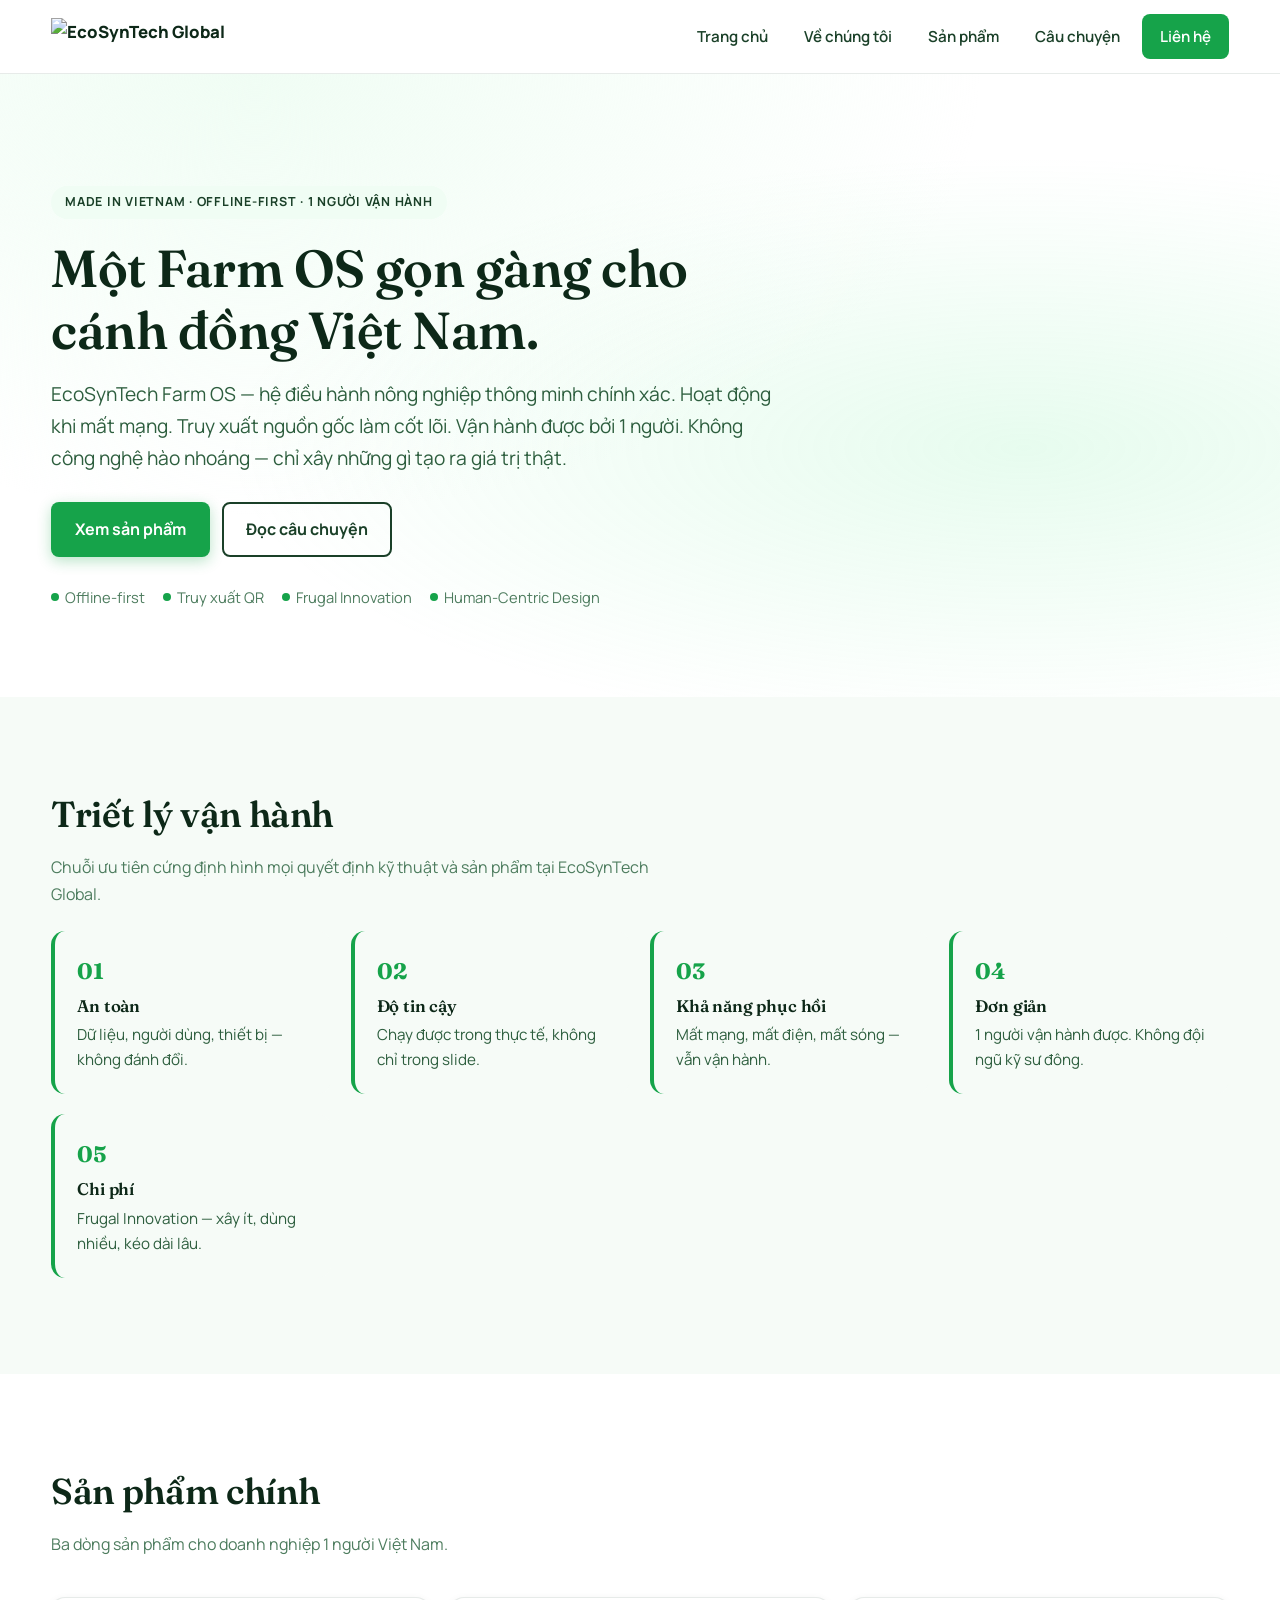
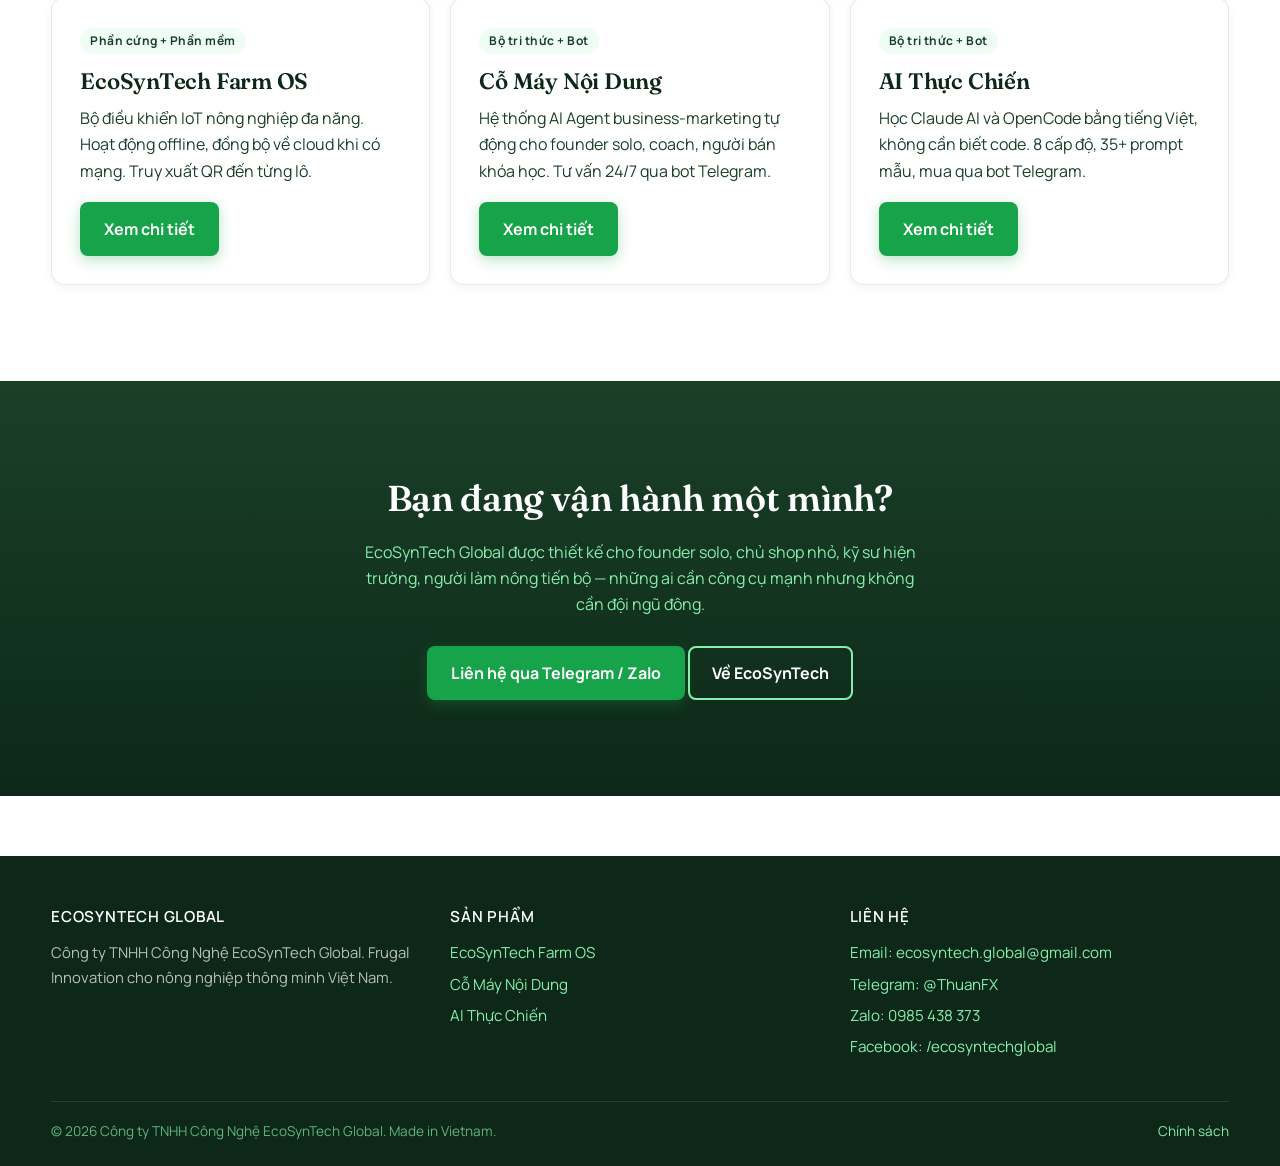
==== index.html @ fcd4d2a4 "feat: initial commit - 7 HTML pages + styles.css + Pages config Pha 1 MVP website chinh thuc EcoSynT" ====
<!doctype html>
<html lang="vi">
<head>
<meta charset="utf-8" />
<meta name="viewport" content="width=device-width, initial-scale=1, viewport-fit=cover" />
<meta name="theme-color" content="#16a34a" />
<title>EcoSynTech Global — Farm OS offline-first cho nông nghiệp thông minh</title>
<meta name="description" content="EcoSynTech Farm OS — hệ điều hành nông nghiệp thông minh chính xác, lấy truy xuất nguồn gốc làm cốt lõi, hoạt động offline-first, vận hành được bởi 1 người. Frugal Innovation. Made in Vietnam." />
<link rel="canonical" href="https://ecosyntechglobal.com/" />
<link rel="icon" type="image/png" href="/assets/logo/favicon-512.png" />
<link rel="apple-touch-icon" href="/assets/logo/app-icon-512.png" />

<!-- Open Graph -->
<meta property="og:type" content="website" />
<meta property="og:site_name" content="EcoSynTech Global" />
<meta property="og:locale" content="vi_VN" />
<meta property="og:url" content="https://ecosyntechglobal.com/" />
<meta property="og:title" content="EcoSynTech Global — Farm OS offline-first cho nông nghiệp thông minh" />
<meta property="og:description" content="Hệ điều hành nông nghiệp thông minh chính xác, offline-first, truy xuất nguồn gốc, vận hành bởi 1 người. Frugal Innovation. Made in Vietnam." />
<meta property="og:image" content="https://ecosyntechglobal.com/assets/og/og-cover.png" />
<meta property="og:image:width" content="1640" />
<meta property="og:image:height" content="856" />

<!-- Twitter -->
<meta name="twitter:card" content="summary_large_image" />
<meta name="twitter:title" content="EcoSynTech Global — Farm OS offline-first" />
<meta name="twitter:description" content="Hệ điều hành nông nghiệp thông minh chính xác, offline-first, truy xuất nguồn gốc, 1 người vận hành." />
<meta name="twitter:image" content="https://ecosyntechglobal.com/assets/og/og-cover.png" />

<!-- Fonts -->
<link rel="preconnect" href="https://fonts.googleapis.com" />
<link rel="preconnect" href="https://fonts.gstatic.com" crossorigin />
<link href="https://fonts.googleapis.com/css2?family=Fraunces:opsz,wght@9..144,400;9..144,600;9..144,700&family=Manrope:wght@400;500;600;700;800&display=swap" rel="stylesheet" />

<link rel="stylesheet" href="/styles.css" />

<!-- JSON-LD Organization -->
<script type="application/ld+json">
{
  "@context": "https://schema.org",
  "@type": "Organization",
  "name": "Công ty TNHH Công Nghệ EcoSynTech Global",
  "alternateName": "EcoSynTech Global",
  "url": "https://ecosyntechglobal.com",
  "logo": "https://ecosyntechglobal.com/assets/logo/logo-horizontal-color.png",
  "description": "Hệ điều hành nông nghiệp thông minh chính xác, offline-first, truy xuất nguồn gốc, vận hành bởi 1 người.",
  "founder": {
    "@type": "Person",
    "name": "Tạ Quang Thuận",
    "jobTitle": "CEO / CTO / CFO / CMO"
  },
  "address": { "@type": "PostalAddress", "addressCountry": "VN" },
  "sameAs": [
    "https://www.facebook.com/ecosyntechglobal",
    "https://t.me/ThuanFX",
    "https://github.com/ecosyntech68vn"
  ]
}
</script>
</head>
<body>

<header class="topbar">
  <div class="wrap">
    <a class="brand" href="/">
      <img src="/assets/logo/logo-horizontal-color.png" alt="EcoSynTech Global" />
    </a>
    <nav class="main" aria-label="Điều hướng chính">
      <a href="/">Trang chủ</a>
      <a href="/about.html">Về chúng tôi</a>
      <a href="/products.html">Sản phẩm</a>
      <a href="/story.html">Câu chuyện</a>
      <a href="/contact.html" class="cta">Liên hệ</a>
    </nav>
  </div>
</header>

<!-- HERO -->
<section class="hero">
  <div class="wrap">
    <span class="eyebrow">Made in Vietnam · Offline-first · 1 người vận hành</span>
    <h1>Một Farm OS gọn gàng cho cánh đồng Việt Nam.</h1>
    <p class="lead">
      EcoSynTech Farm OS — hệ điều hành nông nghiệp thông minh chính xác.
      Hoạt động khi mất mạng. Truy xuất nguồn gốc làm cốt lõi. Vận hành được bởi 1 người.
      Không công nghệ hào nhoáng — chỉ xây những gì tạo ra giá trị thật.
    </p>
    <div class="cta-row">
      <a class="btn btn-primary" href="/products.html">Xem sản phẩm</a>
      <a class="btn btn-secondary" href="/story.html">Đọc câu chuyện</a>
    </div>
    <div class="trust-row">
      <span><span class="dot"></span> Offline-first</span>
      <span><span class="dot"></span> Truy xuất QR</span>
      <span><span class="dot"></span> Frugal Innovation</span>
      <span><span class="dot"></span> Human-Centric Design</span>
    </div>
  </div>
</section>

<!-- 4 PILLARS -->
<section class="section section-alt">
  <div class="wrap">
    <h2>Triết lý vận hành</h2>
    <p class="muted" style="max-width: 60ch;">Chuỗi ưu tiên cứng định hình mọi quyết định kỹ thuật và sản phẩm tại EcoSynTech Global.</p>
    <div class="pillars">
      <div class="pillar">
        <div class="num">01</div>
        <h4>An toàn</h4>
        <p>Dữ liệu, người dùng, thiết bị — không đánh đổi.</p>
      </div>
      <div class="pillar">
        <div class="num">02</div>
        <h4>Độ tin cậy</h4>
        <p>Chạy được trong thực tế, không chỉ trong slide.</p>
      </div>
      <div class="pillar">
        <div class="num">03</div>
        <h4>Khả năng phục hồi</h4>
        <p>Mất mạng, mất điện, mất sóng — vẫn vận hành.</p>
      </div>
      <div class="pillar">
        <div class="num">04</div>
        <h4>Đơn giản</h4>
        <p>1 người vận hành được. Không đội ngũ kỹ sư đông.</p>
      </div>
      <div class="pillar">
        <div class="num">05</div>
        <h4>Chi phí</h4>
        <p>Frugal Innovation — xây ít, dùng nhiều, kéo dài lâu.</p>
      </div>
    </div>
  </div>
</section>

<!-- 3 PRODUCT TEASERS -->
<section class="section">
  <div class="wrap">
    <h2>Sản phẩm chính</h2>
    <p class="muted">Ba dòng sản phẩm cho doanh nghiệp 1 người Việt Nam.</p>
    <div class="grid grid-3 mt-lg">

      <article class="card">
        <span class="tag">Phần cứng + Phần mềm</span>
        <h3>EcoSynTech Farm OS</h3>
        <p>Bộ điều khiển IoT nông nghiệp đa năng. Hoạt động offline, đồng bộ về cloud khi có mạng. Truy xuất QR đến từng lô.</p>
        <div class="actions">
          <a class="btn btn-primary" href="/products.html#farm-os">Xem chi tiết</a>
        </div>
      </article>

      <article class="card">
        <span class="tag">Bộ tri thức + Bot</span>
        <h3>Cỗ Máy Nội Dung</h3>
        <p>Hệ thống AI Agent business-marketing tự động cho founder solo, coach, người bán khóa học. Tư vấn 24/7 qua bot Telegram.</p>
        <div class="actions">
          <a class="btn btn-primary" href="/products.html#co-may">Xem chi tiết</a>
        </div>
      </article>

      <article class="card">
        <span class="tag">Bộ tri thức + Bot</span>
        <h3>AI Thực Chiến</h3>
        <p>Học Claude AI và OpenCode bằng tiếng Việt, không cần biết code. 8 cấp độ, 35+ prompt mẫu, mua qua bot Telegram.</p>
        <div class="actions">
          <a class="btn btn-primary" href="/products.html#ai-thuc-chien">Xem chi tiết</a>
        </div>
      </article>

    </div>
  </div>
</section>

<!-- CTA STRIP -->
<section class="section section-dark">
  <div class="wrap center">
    <h2 style="color:#fff;">Bạn đang vận hành một mình?</h2>
    <p style="color: var(--eco-soft); max-width: 56ch; margin: 12px auto 28px;">
      EcoSynTech Global được thiết kế cho founder solo, chủ shop nhỏ, kỹ sư hiện trường,
      người làm nông tiến bộ — những ai cần công cụ mạnh nhưng không cần đội ngũ đông.
    </p>
    <div class="cta-row" style="justify-content:center;">
      <a class="btn btn-primary" href="/contact.html">Liên hệ qua Telegram / Zalo</a>
      <a class="btn btn-secondary" style="color:#fff;border-color:var(--eco-soft);" href="/about.html">Về EcoSynTech</a>
    </div>
  </div>
</section>

<footer class="site">
  <div class="wrap">
    <div class="grid grid-3">
      <div class="col">
        <h4>EcoSynTech Global</h4>
        <p style="color:rgba(255,255,255,0.7);font-size:0.93rem;">
          Công ty TNHH Công Nghệ EcoSynTech Global. Frugal Innovation cho nông nghiệp thông minh Việt Nam.
        </p>
      </div>
      <div class="col">
        <h4>Sản phẩm</h4>
        <ul>
          <li><a href="/products.html#farm-os">EcoSynTech Farm OS</a></li>
          <li><a href="/products.html#co-may">Cỗ Máy Nội Dung</a></li>
          <li><a href="/products.html#ai-thuc-chien">AI Thực Chiến</a></li>
        </ul>
      </div>
      <div class="col">
        <h4>Liên hệ</h4>
        <ul>
          <li>Email: <a href="mailto:ecosyntech.global@gmail.com">ecosyntech.global@gmail.com</a></li>
          <li>Telegram: <a href="https://t.me/ThuanFX" rel="noopener">@ThuanFX</a></li>
          <li>Zalo: <a href="https://zalo.me/0985438373" rel="noopener">0985 438 373</a></li>
          <li>Facebook: <a href="https://www.facebook.com/ecosyntechglobal" rel="noopener">/ecosyntechglobal</a></li>
        </ul>
      </div>
    </div>
    <div class="bottom">
      <span>© 2026 Công ty TNHH Công Nghệ EcoSynTech Global. Made in Vietnam.</span>
      <span><a href="/policies.html">Chính sách</a></span>
    </div>
  </div>
</footer>

</body>
</html>
---- styles.css ----
/* =========================================================================
   EcoSynTech Global — Website styles.css
   Palette V7.1 fresh green (sync với WebLocalCoremain V6.0 + landing V7.0)
   Brand voice: Authentic · Bold · Clear · Direct
   2026-05-30 · Pha 1 MVP · HTML tĩnh thuần (no build step)
   ========================================================================= */

:root {
  /* Fresh green palette — TRUST + ENERGY + FRESH */
  --eco-dark:       #1a4028;
  --eco-primary:    #16a34a;
  --eco-secondary:  #22c55e;
  --eco-accent:     #4ade80;
  --eco-soft:       #86efac;
  --eco-tint:       #f0fdf4;
  --eco-bg:         #ffffff;
  --eco-bg-alt:     #f6fbf7;
  --eco-bg-dark:    #0d2818;
  --eco-card:       #ffffff;
  --eco-card-dark:  #15402a;

  --ink-900: #0d2818;
  --ink-800: #1a4028;
  --ink-700: #2d5e3e;
  --ink-600: #4d7c5e;
  --ink-500: #6b8e7a;

  --warn:   #f59e0b;
  --danger: #dc2626;
  --info:   #0ea5e9;

  --border:        rgba(26, 64, 40, 0.10);
  --border-strong: rgba(26, 64, 40, 0.20);
  --shadow-sm:  0 2px 8px rgba(13, 40, 24, 0.06);
  --shadow-md:  0 8px 24px rgba(13, 40, 24, 0.10);
  --shadow-lg:  0 16px 48px rgba(13, 40, 24, 0.14);

  --radius-sm: 8px;
  --radius:    14px;
  --radius-lg: 22px;

  --container: min(1180px, 92%);
  --gap-sm: 12px;
  --gap:    20px;
  --gap-lg: 40px;

  --font-sans: "Manrope", -apple-system, BlinkMacSystemFont, "Segoe UI", Roboto, sans-serif;
  --font-serif: "Fraunces", Georgia, "Times New Roman", serif;
  --font-mono: "JetBrains Mono", ui-monospace, SFMono-Regular, Consolas, monospace;
}

* { box-sizing: border-box; margin: 0; padding: 0; }
html { scroll-behavior: smooth; -webkit-text-size-adjust: 100%; }
body {
  font-family: var(--font-sans);
  font-size: 16px;
  line-height: 1.65;
  color: var(--ink-800);
  background: var(--eco-bg);
  -webkit-font-smoothing: antialiased;
  -moz-osx-font-smoothing: grayscale;
}

img, svg { max-width: 100%; display: block; }
a { color: var(--eco-primary); text-decoration: none; }
a:hover { color: var(--eco-dark); text-decoration: underline; }

h1, h2, h3, h4 {
  font-family: var(--font-serif);
  color: var(--ink-900);
  line-height: 1.2;
  font-weight: 600;
  letter-spacing: -0.01em;
}
h1 { font-size: clamp(2rem, 5vw, 3.25rem); }
h2 { font-size: clamp(1.5rem, 3.5vw, 2.25rem); margin-bottom: 0.5em; }
h3 { font-size: clamp(1.15rem, 2.2vw, 1.4rem); margin-bottom: 0.4em; }
h4 { font-size: 1.05rem; margin-bottom: 0.3em; }

p { margin-bottom: 1em; }
.muted { color: var(--ink-600); }
.tiny  { font-size: 0.85rem; color: var(--ink-600); }

/* ========== Layout ========== */
.wrap { width: var(--container); margin: 0 auto; }
.section { padding: clamp(56px, 8vw, 96px) 0; }
.section-tight { padding: clamp(32px, 5vw, 56px) 0; }
.section-alt { background: var(--eco-bg-alt); }
.section-dark {
  background: linear-gradient(180deg, var(--eco-dark) 0%, var(--eco-bg-dark) 100%);
  color: var(--eco-tint);
}
.section-dark h1, .section-dark h2, .section-dark h3 { color: #ffffff; }
.section-dark .muted { color: var(--eco-soft); }

.grid { display: grid; gap: var(--gap); }
.grid-2 { grid-template-columns: repeat(2, 1fr); }
.grid-3 { grid-template-columns: repeat(3, 1fr); }
@media (max-width: 880px) {
  .grid-2, .grid-3 { grid-template-columns: 1fr; }
}

/* ========== Header / Nav ========== */
.topbar {
  position: sticky; top: 0; z-index: 50;
  background: rgba(255, 255, 255, 0.94);
  backdrop-filter: saturate(160%) blur(8px);
  border-bottom: 1px solid var(--border);
}
.topbar .wrap {
  display: flex; align-items: center; justify-content: space-between;
  padding: 14px 0; gap: 16px;
}
.brand {
  display: inline-flex; align-items: center; gap: 10px;
  font-weight: 800; color: var(--ink-900); font-size: 1.05rem;
}
.brand img { height: 38px; width: auto; }
.brand small { display: block; font-size: 0.72rem; font-weight: 500; color: var(--ink-600); margin-top: 1px; }
nav.main { display: flex; align-items: center; gap: 8px; flex-wrap: wrap; }
nav.main a {
  color: var(--ink-800); padding: 8px 14px; border-radius: var(--radius-sm);
  font-weight: 600; font-size: 0.95rem; transition: background .15s;
}
nav.main a:hover { background: var(--eco-tint); color: var(--eco-primary); text-decoration: none; }
nav.main a.cta {
  background: var(--eco-primary); color: #fff; padding: 10px 18px;
}
nav.main a.cta:hover { background: var(--eco-dark); color: #fff; }

/* ========== Buttons ========== */
.btn {
  display: inline-flex; align-items: center; justify-content: center; gap: 8px;
  padding: 12px 22px; border-radius: var(--radius-sm); font-weight: 700;
  font-family: var(--font-sans); font-size: 1rem; text-decoration: none;
  border: 2px solid transparent; cursor: pointer; transition: all .18s;
}
.btn-primary {
  background: var(--eco-primary); color: #ffffff;
  box-shadow: 0 4px 14px rgba(22, 163, 74, 0.30);
}
.btn-primary:hover { background: var(--eco-dark); color: #fff; text-decoration: none; transform: translateY(-1px); }
.btn-secondary {
  background: transparent; color: var(--eco-dark); border-color: var(--eco-dark);
}
.btn-secondary:hover { background: var(--eco-dark); color: #fff; text-decoration: none; }
.btn-ghost { background: transparent; color: var(--eco-primary); padding: 10px 0; }
.btn-ghost:hover { color: var(--eco-dark); text-decoration: underline; }

/* ========== Hero ========== */
.hero {
  padding: clamp(64px, 10vw, 112px) 0 clamp(56px, 8vw, 88px);
  background:
    radial-gradient(ellipse at 20% 0%, var(--eco-tint) 0%, transparent 50%),
    radial-gradient(ellipse at 80% 60%, rgba(134, 239, 172, 0.20) 0%, transparent 55%),
    var(--eco-bg);
}
.hero .eyebrow {
  display: inline-block; padding: 6px 14px; border-radius: 999px;
  background: var(--eco-tint); color: var(--eco-dark);
  font-size: 0.78rem; font-weight: 700; letter-spacing: 0.06em; text-transform: uppercase;
  margin-bottom: 18px;
}
.hero h1 { margin-bottom: 18px; max-width: 22ch; }
.hero .lead {
  font-size: clamp(1.05rem, 1.6vw, 1.2rem); color: var(--ink-700);
  max-width: 60ch; margin-bottom: 28px;
}
.hero .cta-row { display: flex; gap: 12px; flex-wrap: wrap; margin-bottom: 28px; }
.hero .trust-row { display: flex; gap: 18px; flex-wrap: wrap; color: var(--ink-600); font-size: 0.92rem; }
.hero .trust-row span { display: inline-flex; align-items: center; gap: 6px; }
.hero .trust-row .dot { width: 8px; height: 8px; border-radius: 50%; background: var(--eco-primary); }

/* ========== Cards ========== */
.card {
  background: var(--eco-card);
  border: 1px solid var(--border);
  border-radius: var(--radius);
  padding: 28px;
  box-shadow: var(--shadow-sm);
  transition: transform .2s, box-shadow .2s, border-color .2s;
}
.card:hover { transform: translateY(-3px); box-shadow: var(--shadow-md); border-color: var(--border-strong); }
.card h3 { color: var(--ink-900); margin-bottom: 10px; }
.card .tag {
  display: inline-block; padding: 3px 10px; border-radius: 999px;
  background: var(--eco-tint); color: var(--eco-dark);
  font-size: 0.75rem; font-weight: 700; letter-spacing: 0.04em; margin-bottom: 14px;
}
.card .price { font-weight: 800; color: var(--eco-primary); font-size: 1.1rem; margin-top: 12px; }
.card .actions { margin-top: 18px; display: flex; gap: 10px; flex-wrap: wrap; }

/* Feature list */
.feature-list { list-style: none; padding: 0; }
.feature-list li {
  padding: 10px 0 10px 28px; position: relative;
  border-bottom: 1px dashed var(--border);
}
.feature-list li:last-child { border-bottom: 0; }
.feature-list li::before {
  content: "✓"; position: absolute; left: 0; top: 8px;
  width: 20px; height: 20px; border-radius: 50%;
  background: var(--eco-primary); color: #fff;
  font-size: 12px; font-weight: 700; text-align: center; line-height: 20px;
}

/* Pillar */
.pillars { display: grid; grid-template-columns: repeat(auto-fit, minmax(220px, 1fr)); gap: var(--gap); margin-top: 24px; }
.pillar {
  padding: 22px; background: var(--eco-bg-alt); border-radius: var(--radius);
  border-left: 4px solid var(--eco-primary);
}
.pillar .num { font-family: var(--font-serif); font-size: 1.4rem; color: var(--eco-primary); font-weight: 700; }
.pillar h4 { margin: 6px 0 6px; }
.pillar p { font-size: 0.95rem; color: var(--ink-700); margin: 0; }

/* ========== Footer ========== */
footer.site {
  background: var(--eco-bg-dark); color: var(--eco-soft);
  padding: 52px 0 24px; margin-top: 60px;
}
footer.site h4 { color: #fff; margin-bottom: 14px; font-family: var(--font-sans); font-size: 0.95rem; letter-spacing: 0.05em; text-transform: uppercase; }
footer.site a { color: var(--eco-soft); }
footer.site a:hover { color: var(--eco-accent); text-decoration: underline; }
footer.site .col ul { list-style: none; padding: 0; }
footer.site .col ul li { margin: 6px 0; font-size: 0.95rem; }
footer.site .bottom {
  border-top: 1px solid rgba(255, 255, 255, 0.10);
  margin-top: 36px; padding-top: 18px;
  display: flex; justify-content: space-between; flex-wrap: wrap; gap: 12px;
  font-size: 0.85rem; color: rgba(134, 239, 172, 0.7);
}

/* ========== Story (magazine) ========== */
.magazine { max-width: 740px; margin: 0 auto; }
.magazine p { font-size: 1.08rem; line-height: 1.75; color: var(--ink-800); }
.magazine blockquote {
  border-left: 4px solid var(--eco-primary);
  margin: 28px 0; padding: 8px 0 8px 22px;
  font-family: var(--font-serif); font-style: italic; color: var(--ink-700);
  font-size: 1.15rem;
}

/* ========== Contact ========== */
.contact-grid { display: grid; grid-template-columns: repeat(auto-fit, minmax(240px, 1fr)); gap: var(--gap); }
.contact-card { padding: 22px; background: var(--eco-bg-alt); border-radius: var(--radius); }
.contact-card h4 { color: var(--eco-dark); margin-bottom: 8px; }
.contact-card a { font-weight: 600; word-break: break-word; }

/* ========== Policies / long text ========== */
.long-text { max-width: 760px; margin: 0 auto; }
.long-text h2 { margin-top: 38px; padding-top: 12px; border-top: 1px solid var(--border); }
.long-text h2:first-child { margin-top: 0; padding-top: 0; border-top: 0; }
.long-text ul { padding-left: 22px; margin-bottom: 1em; }

/* ========== Utility ========== */
.center { text-align: center; }
.mt-0 { margin-top: 0; }
.mb-0 { margin-bottom: 0; }
.mt-lg { margin-top: var(--gap-lg); }
hr.soft { border: 0; border-top: 1px dashed var(--border); margin: 36px 0; }

/* ========== Responsive ========== */
@media (max-width: 720px) {
  nav.main a { padding: 6px 10px; font-size: 0.9rem; }
  nav.main a.cta { padding: 8px 14px; }
  .brand small { display: none; }
  .hero { padding-top: 48px; padding-bottom: 48px; }
  footer.site .bottom { flex-direction: column; }
}

/* Prefers-reduced-motion */
@media (prefers-reduced-motion: reduce) {
  *, *::before, *::after { transition: none !important; animation: none !important; }
  html { scroll-behavior: auto; }
}
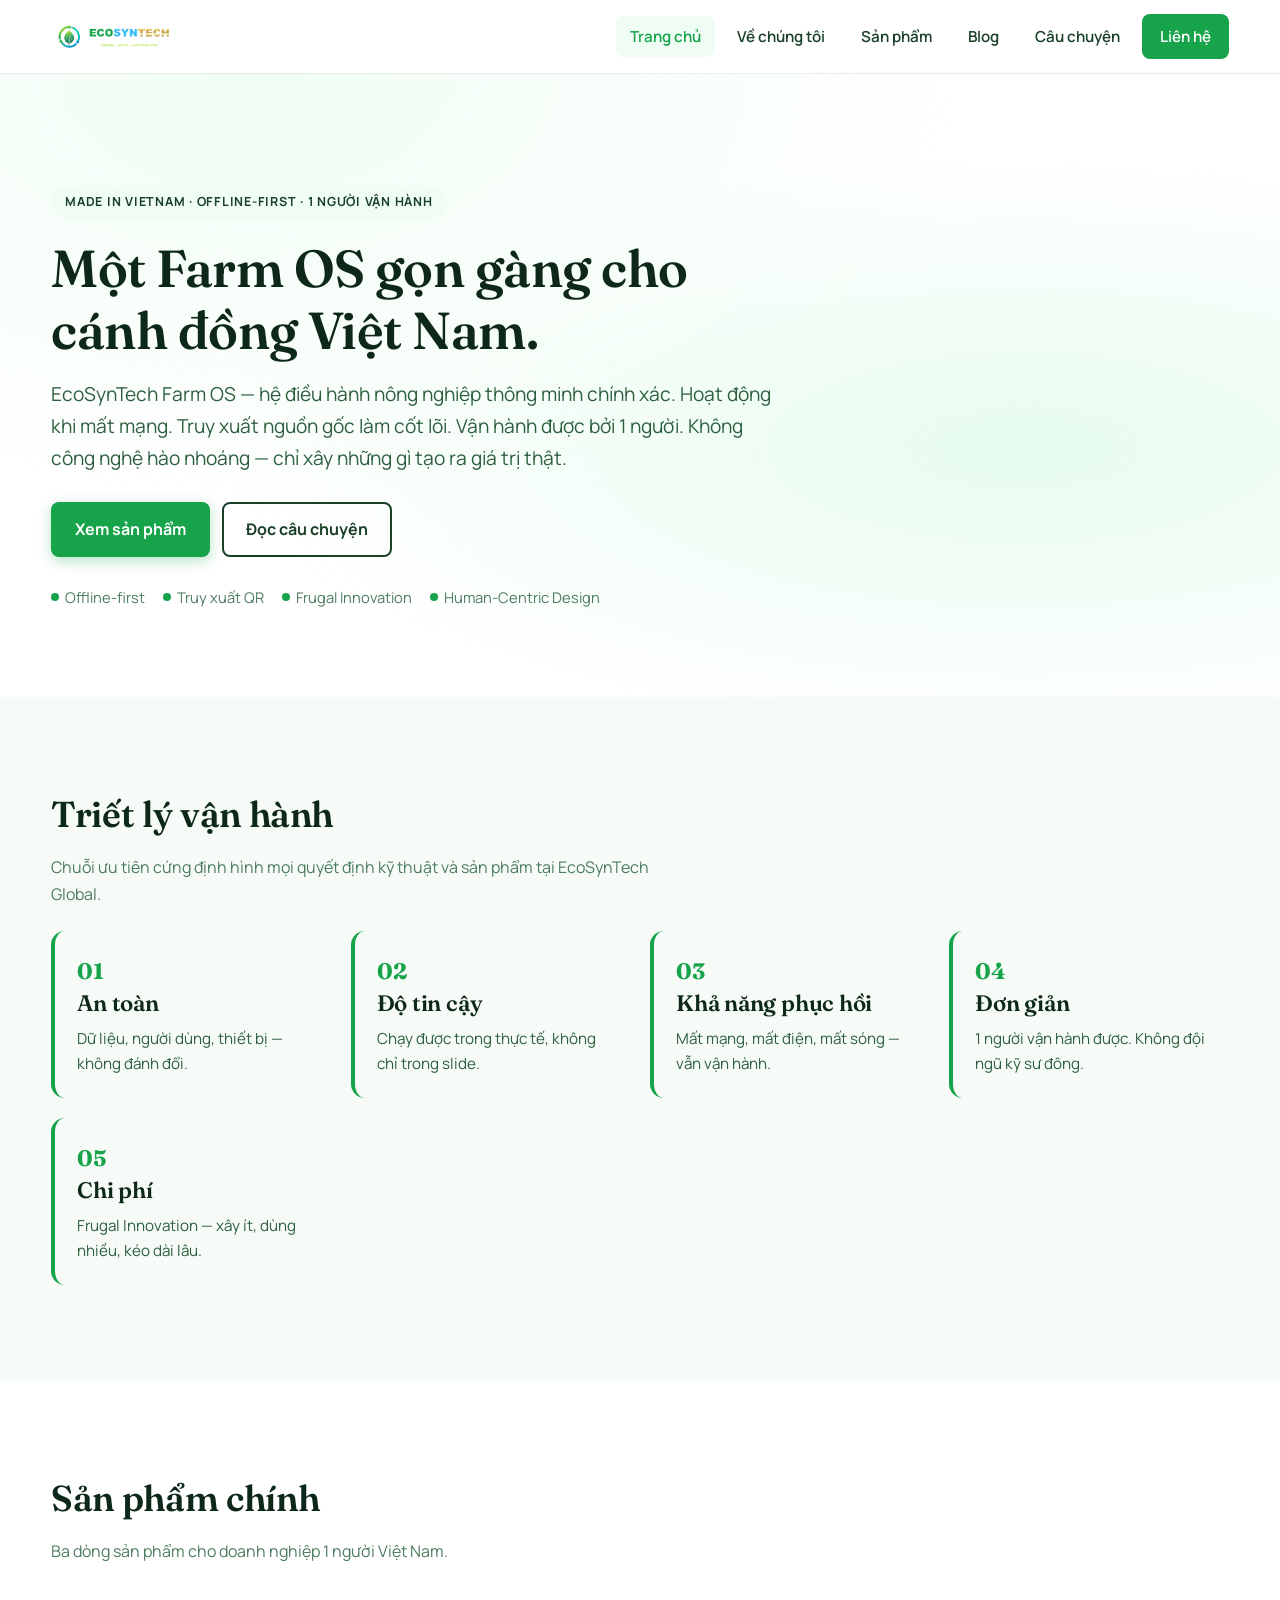
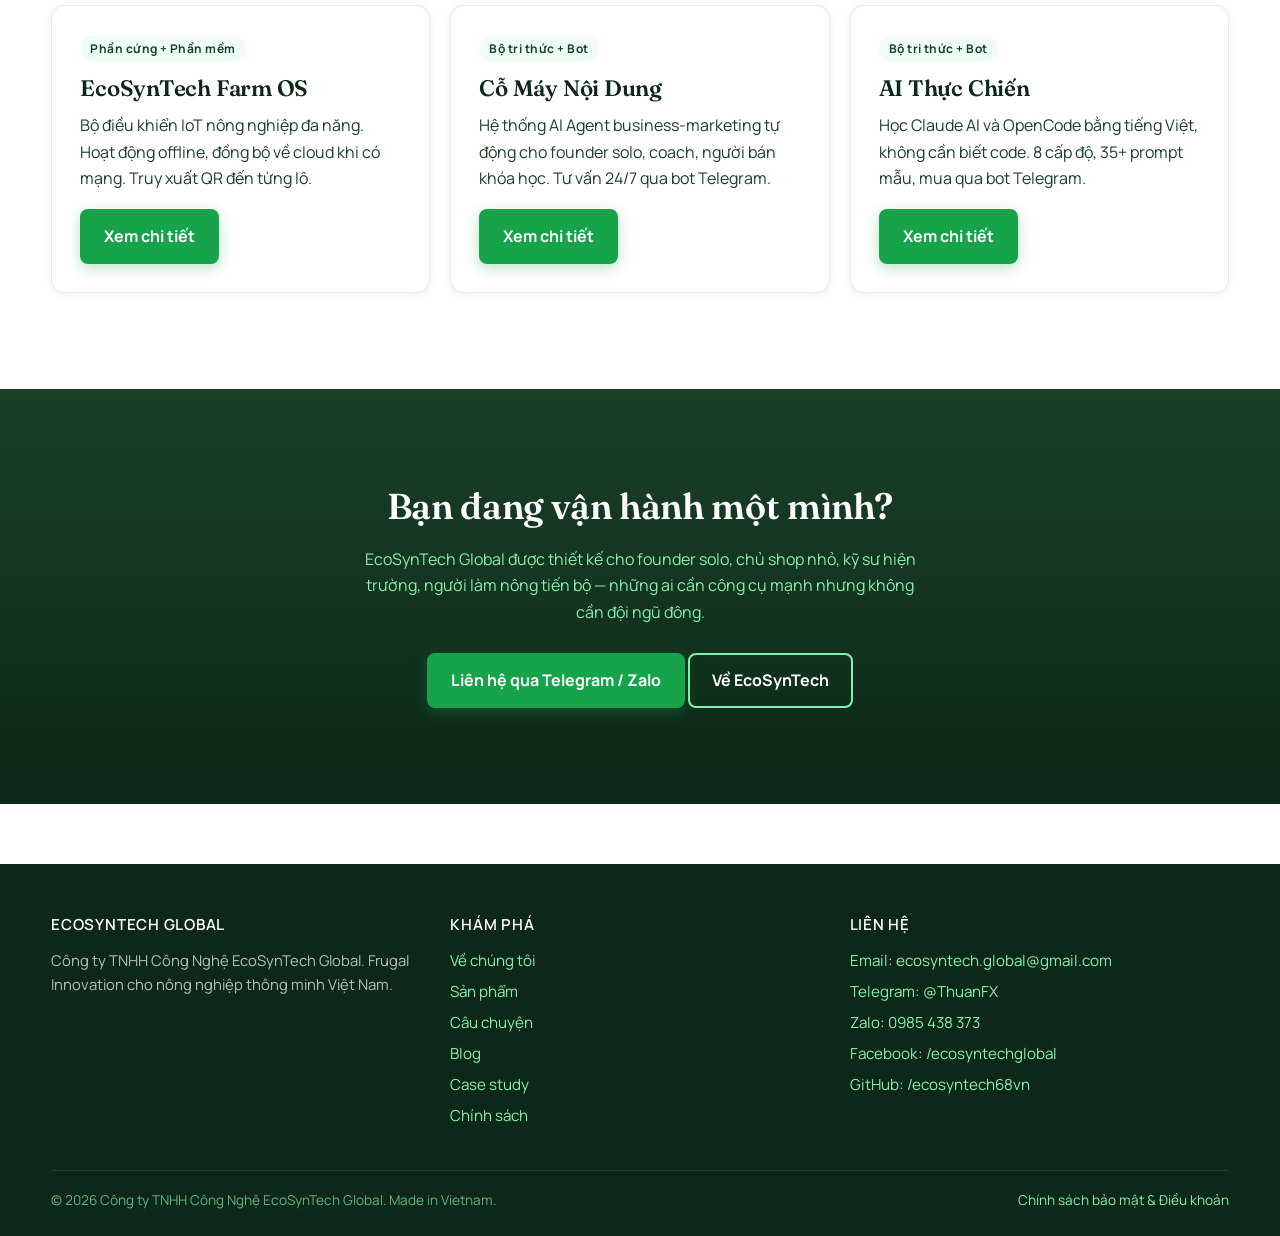
==== commit 81fa9891: "feat(a11y+seo): WCAG 2.1 AA + JSON-LD comprehensive + semantic HTML5" ====
--- a/index.html
+++ b/index.html
@@ -4,82 +4,161 @@
 <meta charset="utf-8" />
 <meta name="viewport" content="width=device-width, initial-scale=1, viewport-fit=cover" />
 <meta name="theme-color" content="#16a34a" />
-<title>EcoSynTech Global — Farm OS offline-first cho nông nghiệp thông minh</title>
-<meta name="description" content="EcoSynTech Farm OS — hệ điều hành nông nghiệp thông minh chính xác, lấy truy xuất nguồn gốc làm cốt lõi, hoạt động offline-first, vận hành được bởi 1 người. Frugal Innovation. Made in Vietnam." />
+<title>EcoSynTech Global — Farm OS offline-first cho nông nghiệp Việt Nam</title>
+<meta name="description" content="EcoSynTech Farm OS — hệ điều hành nông nghiệp thông minh chính xác, offline-first, truy xuất nguồn gốc QR, vận hành bởi 1 người. Frugal Innovation. Made in Vietnam." />
+<meta name="keywords" content="EcoSynTech, EcoSynTech Global, Farm OS, nông nghiệp thông minh, IoT nông nghiệp, offline-first, truy xuất nguồn gốc, QR traceability, ESP32, smart agriculture Vietnam, Frugal Innovation, AI Agent, founder solo, Tạ Quang Thuận" />
+<meta name="author" content="Tạ Quang Thuận" />
+<meta name="robots" content="index, follow, max-image-preview:large, max-snippet:-1" />
+<meta name="googlebot" content="index, follow" />
 <link rel="canonical" href="https://ecosyntechglobal.com/" />
 <link rel="icon" type="image/png" href="/assets/logo/favicon-512.png" />
 <link rel="apple-touch-icon" href="/assets/logo/app-icon-512.png" />
-
-<!-- Open Graph -->
+<link rel="alternate" type="application/rss+xml" title="EcoSynTech Blog" href="/blog/" />
+
 <meta property="og:type" content="website" />
 <meta property="og:site_name" content="EcoSynTech Global" />
 <meta property="og:locale" content="vi_VN" />
 <meta property="og:url" content="https://ecosyntechglobal.com/" />
-<meta property="og:title" content="EcoSynTech Global — Farm OS offline-first cho nông nghiệp thông minh" />
-<meta property="og:description" content="Hệ điều hành nông nghiệp thông minh chính xác, offline-first, truy xuất nguồn gốc, vận hành bởi 1 người. Frugal Innovation. Made in Vietnam." />
+<meta property="og:title" content="EcoSynTech Global — Farm OS offline-first cho nông nghiệp Việt Nam" />
+<meta property="og:description" content="Hệ điều hành nông nghiệp thông minh chính xác, offline-first, truy xuất nguồn gốc QR, vận hành bởi 1 người. Frugal Innovation. Made in Vietnam." />
 <meta property="og:image" content="https://ecosyntechglobal.com/assets/og/og-cover.png" />
 <meta property="og:image:width" content="1640" />
 <meta property="og:image:height" content="856" />
-
-<!-- Twitter -->
+<meta property="og:image:type" content="image/png" />
+<meta property="og:image:alt" content="EcoSynTech Global — Farm OS offline-first cho nông nghiệp Việt Nam" />
+
 <meta name="twitter:card" content="summary_large_image" />
 <meta name="twitter:title" content="EcoSynTech Global — Farm OS offline-first" />
-<meta name="twitter:description" content="Hệ điều hành nông nghiệp thông minh chính xác, offline-first, truy xuất nguồn gốc, 1 người vận hành." />
+<meta name="twitter:description" content="Hệ điều hành nông nghiệp thông minh chính xác, offline-first, 1 người vận hành. Made in Vietnam." />
 <meta name="twitter:image" content="https://ecosyntechglobal.com/assets/og/og-cover.png" />
-
-<!-- Fonts -->
+<meta name="twitter:image:alt" content="EcoSynTech Global Farm OS" />
+
 <link rel="preconnect" href="https://fonts.googleapis.com" />
 <link rel="preconnect" href="https://fonts.gstatic.com" crossorigin />
+<link rel="preload" as="image" href="/assets/logo/logo-horizontal-color.png" fetchpriority="high" />
 <link href="https://fonts.googleapis.com/css2?family=Fraunces:opsz,wght@9..144,400;9..144,600;9..144,700&family=Manrope:wght@400;500;600;700;800&display=swap" rel="stylesheet" />
-
 <link rel="stylesheet" href="/styles.css" />
 
-<!-- JSON-LD Organization -->
 <script type="application/ld+json">
 {
   "@context": "https://schema.org",
-  "@type": "Organization",
-  "name": "Công ty TNHH Công Nghệ EcoSynTech Global",
-  "alternateName": "EcoSynTech Global",
-  "url": "https://ecosyntechglobal.com",
-  "logo": "https://ecosyntechglobal.com/assets/logo/logo-horizontal-color.png",
-  "description": "Hệ điều hành nông nghiệp thông minh chính xác, offline-first, truy xuất nguồn gốc, vận hành bởi 1 người.",
-  "founder": {
-    "@type": "Person",
-    "name": "Tạ Quang Thuận",
-    "jobTitle": "CEO / CTO / CFO / CMO"
-  },
-  "address": { "@type": "PostalAddress", "addressCountry": "VN" },
-  "sameAs": [
-    "https://www.facebook.com/ecosyntechglobal",
-    "https://t.me/ThuanFX",
-    "https://github.com/ecosyntech68vn"
+  "@graph": [
+    {
+      "@type": "Organization",
+      "@id": "https://ecosyntechglobal.com/#organization",
+      "name": "Công ty TNHH Công Nghệ EcoSynTech Global",
+      "alternateName": ["EcoSynTech Global", "EcoSynTech"],
+      "url": "https://ecosyntechglobal.com/",
+      "logo": {
+        "@type": "ImageObject",
+        "url": "https://ecosyntechglobal.com/assets/logo/logo-horizontal-color.png",
+        "width": 800, "height": 200
+      },
+      "image": "https://ecosyntechglobal.com/assets/og/og-cover.png",
+      "description": "Công ty công nghệ Việt Nam thiết kế các hệ thống offline-first cho nông nghiệp thông minh, doanh nghiệp 1 người, và truy xuất nguồn gốc minh bạch.",
+      "foundingDate": "2026",
+      "founder": {
+        "@type": "Person",
+        "@id": "https://ecosyntechglobal.com/about.html#founder",
+        "name": "Tạ Quang Thuận",
+        "jobTitle": "Founder, CEO, CTO, CFO, CMO",
+        "url": "https://ecosyntechglobal.com/about.html"
+      },
+      "address": { "@type": "PostalAddress", "addressCountry": "VN", "addressRegion": "Vietnam" },
+      "contactPoint": [
+        {
+          "@type": "ContactPoint",
+          "telephone": "+84-985-438-373",
+          "contactType": "customer support",
+          "areaServed": "VN",
+          "availableLanguage": ["Vietnamese", "English"]
+        }
+      ],
+      "email": "ecosyntech.global@gmail.com",
+      "sameAs": [
+        "https://www.facebook.com/ecosyntechglobal",
+        "https://t.me/ThuanFX",
+        "https://github.com/ecosyntech68vn"
+      ]
+    },
+    {
+      "@type": "WebSite",
+      "@id": "https://ecosyntechglobal.com/#website",
+      "url": "https://ecosyntechglobal.com/",
+      "name": "EcoSynTech Global",
+      "publisher": { "@id": "https://ecosyntechglobal.com/#organization" },
+      "inLanguage": "vi-VN"
+    },
+    {
+      "@type": "WebPage",
+      "@id": "https://ecosyntechglobal.com/#webpage",
+      "url": "https://ecosyntechglobal.com/",
+      "name": "EcoSynTech Global — Farm OS offline-first cho nông nghiệp Việt Nam",
+      "isPartOf": { "@id": "https://ecosyntechglobal.com/#website" },
+      "about": { "@id": "https://ecosyntechglobal.com/#organization" },
+      "primaryImageOfPage": { "@type": "ImageObject", "url": "https://ecosyntechglobal.com/assets/og/og-cover.png" },
+      "inLanguage": "vi-VN"
+    },
+    {
+      "@type": "Service",
+      "name": "EcoSynTech Farm OS",
+      "provider": { "@id": "https://ecosyntechglobal.com/#organization" },
+      "areaServed": "VN",
+      "description": "Hệ điều hành nông nghiệp thông minh chính xác. Bộ điều khiển IoT đa năng, offline-first, truy xuất QR đến từng lô.",
+      "url": "https://ecosyntechglobal.com/products.html#farm-os"
+    },
+    {
+      "@type": "Service",
+      "name": "Cỗ Máy Nội Dung",
+      "provider": { "@id": "https://ecosyntechglobal.com/#organization" },
+      "areaServed": "VN",
+      "description": "Hệ thống AI Agent business-marketing tự động cho founder solo, coach, người bán khóa học. Tư vấn 24/7 qua bot Telegram.",
+      "url": "https://ecosyntechglobal.com/products.html#co-may"
+    },
+    {
+      "@type": "Service",
+      "name": "AI Thực Chiến",
+      "provider": { "@id": "https://ecosyntechglobal.com/#organization" },
+      "areaServed": "VN",
+      "description": "Bộ tài liệu Claude AI và OpenCode bằng tiếng Việt, không cần biết code. 8 cấp độ, mua qua bot Telegram.",
+      "url": "https://ecosyntechglobal.com/products.html#ai-thuc-chien"
+    },
+    {
+      "@type": "BreadcrumbList",
+      "itemListElement": [
+        { "@type": "ListItem", "position": 1, "name": "Trang chủ", "item": "https://ecosyntechglobal.com/" }
+      ]
+    }
   ]
 }
 </script>
 </head>
 <body>
 
-<header class="topbar">
-  <div class="wrap">
-    <a class="brand" href="/">
-      <img src="/assets/logo/logo-horizontal-color.png" alt="EcoSynTech Global" />
+<a class="skip-link" href="#main">Bỏ qua đến nội dung chính</a>
+
+<header class="topbar" role="banner">
+  <div class="wrap">
+    <a class="brand" href="/" aria-label="EcoSynTech Global - Trang chủ">
+      <img src="/assets/logo/logo-horizontal-color.png" alt="EcoSynTech Global logo" width="160" height="38" />
     </a>
-    <nav class="main" aria-label="Điều hướng chính">
-      <a href="/">Trang chủ</a>
+    <nav class="main" role="navigation" aria-label="Điều hướng chính">
+      <a href="/" aria-current="page">Trang chủ</a>
       <a href="/about.html">Về chúng tôi</a>
       <a href="/products.html">Sản phẩm</a>
+      <a href="/blog/">Blog</a>
       <a href="/story.html">Câu chuyện</a>
       <a href="/contact.html" class="cta">Liên hệ</a>
     </nav>
   </div>
 </header>
 
-<!-- HERO -->
-<section class="hero">
+<main id="main">
+
+<section class="hero" aria-labelledby="hero-title">
   <div class="wrap">
     <span class="eyebrow">Made in Vietnam · Offline-first · 1 người vận hành</span>
-    <h1>Một Farm OS gọn gàng cho cánh đồng Việt Nam.</h1>
+    <h1 id="hero-title">Một Farm OS gọn gàng cho cánh đồng Việt Nam.</h1>
     <p class="lead">
       EcoSynTech Farm OS — hệ điều hành nông nghiệp thông minh chính xác.
       Hoạt động khi mất mạng. Truy xuất nguồn gốc làm cốt lõi. Vận hành được bởi 1 người.
@@ -89,54 +168,32 @@
       <a class="btn btn-primary" href="/products.html">Xem sản phẩm</a>
       <a class="btn btn-secondary" href="/story.html">Đọc câu chuyện</a>
     </div>
-    <div class="trust-row">
-      <span><span class="dot"></span> Offline-first</span>
-      <span><span class="dot"></span> Truy xuất QR</span>
-      <span><span class="dot"></span> Frugal Innovation</span>
-      <span><span class="dot"></span> Human-Centric Design</span>
-    </div>
-  </div>
-</section>
-
-<!-- 4 PILLARS -->
-<section class="section section-alt">
-  <div class="wrap">
-    <h2>Triết lý vận hành</h2>
+    <div class="trust-row" role="list">
+      <span role="listitem"><span class="dot" aria-hidden="true"></span> Offline-first</span>
+      <span role="listitem"><span class="dot" aria-hidden="true"></span> Truy xuất QR</span>
+      <span role="listitem"><span class="dot" aria-hidden="true"></span> Frugal Innovation</span>
+      <span role="listitem"><span class="dot" aria-hidden="true"></span> Human-Centric Design</span>
+    </div>
+  </div>
+</section>
+
+<section class="section section-alt" aria-labelledby="philo-title">
+  <div class="wrap">
+    <h2 id="philo-title">Triết lý vận hành</h2>
     <p class="muted" style="max-width: 60ch;">Chuỗi ưu tiên cứng định hình mọi quyết định kỹ thuật và sản phẩm tại EcoSynTech Global.</p>
     <div class="pillars">
-      <div class="pillar">
-        <div class="num">01</div>
-        <h4>An toàn</h4>
-        <p>Dữ liệu, người dùng, thiết bị — không đánh đổi.</p>
-      </div>
-      <div class="pillar">
-        <div class="num">02</div>
-        <h4>Độ tin cậy</h4>
-        <p>Chạy được trong thực tế, không chỉ trong slide.</p>
-      </div>
-      <div class="pillar">
-        <div class="num">03</div>
-        <h4>Khả năng phục hồi</h4>
-        <p>Mất mạng, mất điện, mất sóng — vẫn vận hành.</p>
-      </div>
-      <div class="pillar">
-        <div class="num">04</div>
-        <h4>Đơn giản</h4>
-        <p>1 người vận hành được. Không đội ngũ kỹ sư đông.</p>
-      </div>
-      <div class="pillar">
-        <div class="num">05</div>
-        <h4>Chi phí</h4>
-        <p>Frugal Innovation — xây ít, dùng nhiều, kéo dài lâu.</p>
-      </div>
-    </div>
-  </div>
-</section>
-
-<!-- 3 PRODUCT TEASERS -->
-<section class="section">
-  <div class="wrap">
-    <h2>Sản phẩm chính</h2>
+      <article class="pillar"><div class="num">01</div><h3>An toàn</h3><p>Dữ liệu, người dùng, thiết bị — không đánh đổi.</p></article>
+      <article class="pillar"><div class="num">02</div><h3>Độ tin cậy</h3><p>Chạy được trong thực tế, không chỉ trong slide.</p></article>
+      <article class="pillar"><div class="num">03</div><h3>Khả năng phục hồi</h3><p>Mất mạng, mất điện, mất sóng — vẫn vận hành.</p></article>
+      <article class="pillar"><div class="num">04</div><h3>Đơn giản</h3><p>1 người vận hành được. Không đội ngũ kỹ sư đông.</p></article>
+      <article class="pillar"><div class="num">05</div><h3>Chi phí</h3><p>Frugal Innovation — xây ít, dùng nhiều, kéo dài lâu.</p></article>
+    </div>
+  </div>
+</section>
+
+<section class="section" aria-labelledby="products-title">
+  <div class="wrap">
+    <h2 id="products-title">Sản phẩm chính</h2>
     <p class="muted">Ba dòng sản phẩm cho doanh nghiệp 1 người Việt Nam.</p>
     <div class="grid grid-3 mt-lg">
 
@@ -144,37 +201,30 @@
         <span class="tag">Phần cứng + Phần mềm</span>
         <h3>EcoSynTech Farm OS</h3>
         <p>Bộ điều khiển IoT nông nghiệp đa năng. Hoạt động offline, đồng bộ về cloud khi có mạng. Truy xuất QR đến từng lô.</p>
-        <div class="actions">
-          <a class="btn btn-primary" href="/products.html#farm-os">Xem chi tiết</a>
-        </div>
+        <div class="actions"><a class="btn btn-primary" href="/products.html#farm-os" aria-label="Xem chi tiết EcoSynTech Farm OS">Xem chi tiết</a></div>
       </article>
 
       <article class="card">
         <span class="tag">Bộ tri thức + Bot</span>
         <h3>Cỗ Máy Nội Dung</h3>
         <p>Hệ thống AI Agent business-marketing tự động cho founder solo, coach, người bán khóa học. Tư vấn 24/7 qua bot Telegram.</p>
-        <div class="actions">
-          <a class="btn btn-primary" href="/products.html#co-may">Xem chi tiết</a>
-        </div>
+        <div class="actions"><a class="btn btn-primary" href="/products.html#co-may" aria-label="Xem chi tiết Cỗ Máy Nội Dung">Xem chi tiết</a></div>
       </article>
 
       <article class="card">
         <span class="tag">Bộ tri thức + Bot</span>
         <h3>AI Thực Chiến</h3>
         <p>Học Claude AI và OpenCode bằng tiếng Việt, không cần biết code. 8 cấp độ, 35+ prompt mẫu, mua qua bot Telegram.</p>
-        <div class="actions">
-          <a class="btn btn-primary" href="/products.html#ai-thuc-chien">Xem chi tiết</a>
-        </div>
+        <div class="actions"><a class="btn btn-primary" href="/products.html#ai-thuc-chien" aria-label="Xem chi tiết AI Thực Chiến">Xem chi tiết</a></div>
       </article>
 
     </div>
   </div>
 </section>
 
-<!-- CTA STRIP -->
-<section class="section section-dark">
+<section class="section section-dark" aria-labelledby="cta-title">
   <div class="wrap center">
-    <h2 style="color:#fff;">Bạn đang vận hành một mình?</h2>
+    <h2 id="cta-title" style="color:#fff;">Bạn đang vận hành một mình?</h2>
     <p style="color: var(--eco-soft); max-width: 56ch; margin: 12px auto 28px;">
       EcoSynTech Global được thiết kế cho founder solo, chủ shop nhỏ, kỹ sư hiện trường,
       người làm nông tiến bộ — những ai cần công cụ mạnh nhưng không cần đội ngũ đông.
@@ -186,21 +236,24 @@
   </div>
 </section>
 
-<footer class="site">
+</main>
+
+<footer class="site" role="contentinfo">
   <div class="wrap">
     <div class="grid grid-3">
       <div class="col">
         <h4>EcoSynTech Global</h4>
-        <p style="color:rgba(255,255,255,0.7);font-size:0.93rem;">
-          Công ty TNHH Công Nghệ EcoSynTech Global. Frugal Innovation cho nông nghiệp thông minh Việt Nam.
-        </p>
+        <p style="color:rgba(255,255,255,0.7);font-size:0.93rem;">Công ty TNHH Công Nghệ EcoSynTech Global. Frugal Innovation cho nông nghiệp thông minh Việt Nam.</p>
       </div>
       <div class="col">
-        <h4>Sản phẩm</h4>
+        <h4>Khám phá</h4>
         <ul>
-          <li><a href="/products.html#farm-os">EcoSynTech Farm OS</a></li>
-          <li><a href="/products.html#co-may">Cỗ Máy Nội Dung</a></li>
-          <li><a href="/products.html#ai-thuc-chien">AI Thực Chiến</a></li>
+          <li><a href="/about.html">Về chúng tôi</a></li>
+          <li><a href="/products.html">Sản phẩm</a></li>
+          <li><a href="/story.html">Câu chuyện</a></li>
+          <li><a href="/blog/">Blog</a></li>
+          <li><a href="/case-study/">Case study</a></li>
+          <li><a href="/policies.html">Chính sách</a></li>
         </ul>
       </div>
       <div class="col">
@@ -210,12 +263,13 @@
           <li>Telegram: <a href="https://t.me/ThuanFX" rel="noopener">@ThuanFX</a></li>
           <li>Zalo: <a href="https://zalo.me/0985438373" rel="noopener">0985 438 373</a></li>
           <li>Facebook: <a href="https://www.facebook.com/ecosyntechglobal" rel="noopener">/ecosyntechglobal</a></li>
+          <li>GitHub: <a href="https://github.com/ecosyntech68vn" rel="noopener">/ecosyntech68vn</a></li>
         </ul>
       </div>
     </div>
     <div class="bottom">
       <span>© 2026 Công ty TNHH Công Nghệ EcoSynTech Global. Made in Vietnam.</span>
-      <span><a href="/policies.html">Chính sách</a></span>
+      <span><a href="/policies.html">Chính sách bảo mật & Điều khoản</a></span>
     </div>
   </div>
 </footer>
--- a/styles.css
+++ b/styles.css
@@ -1,266 +1,206 @@
 /* =========================================================================
-   EcoSynTech Global — Website styles.css
-   Palette V7.1 fresh green (sync với WebLocalCoremain V6.0 + landing V7.0)
-   Brand voice: Authentic · Bold · Clear · Direct
-   2026-05-30 · Pha 1 MVP · HTML tĩnh thuần (no build step)
+   EcoSynTech Global — Website styles.css v1.1 (polish 2026-05-31)
+   Palette V7.1 fresh green | Brand voice: Authentic · Bold · Clear · Direct
+   A11y: WCAG 2.1 AA | Perf: critical path < 12KB CSS
    ========================================================================= */
 
 :root {
-  /* Fresh green palette — TRUST + ENERGY + FRESH */
-  --eco-dark:       #1a4028;
-  --eco-primary:    #16a34a;
-  --eco-secondary:  #22c55e;
-  --eco-accent:     #4ade80;
-  --eco-soft:       #86efac;
-  --eco-tint:       #f0fdf4;
-  --eco-bg:         #ffffff;
-  --eco-bg-alt:     #f6fbf7;
-  --eco-bg-dark:    #0d2818;
-  --eco-card:       #ffffff;
-  --eco-card-dark:  #15402a;
-
-  --ink-900: #0d2818;
-  --ink-800: #1a4028;
-  --ink-700: #2d5e3e;
-  --ink-600: #4d7c5e;
-  --ink-500: #6b8e7a;
-
-  --warn:   #f59e0b;
-  --danger: #dc2626;
-  --info:   #0ea5e9;
-
-  --border:        rgba(26, 64, 40, 0.10);
-  --border-strong: rgba(26, 64, 40, 0.20);
-  --shadow-sm:  0 2px 8px rgba(13, 40, 24, 0.06);
-  --shadow-md:  0 8px 24px rgba(13, 40, 24, 0.10);
-  --shadow-lg:  0 16px 48px rgba(13, 40, 24, 0.14);
-
-  --radius-sm: 8px;
-  --radius:    14px;
-  --radius-lg: 22px;
-
+  --eco-dark: #1a4028; --eco-primary: #16a34a; --eco-secondary: #22c55e;
+  --eco-accent: #4ade80; --eco-soft: #86efac; --eco-tint: #f0fdf4;
+  --eco-bg: #ffffff; --eco-bg-alt: #f6fbf7; --eco-bg-dark: #0d2818;
+  --eco-card: #ffffff; --eco-card-dark: #15402a;
+  --ink-900: #0d2818; --ink-800: #1a4028; --ink-700: #2d5e3e;
+  --ink-600: #4d7c5e; --ink-500: #6b8e7a;
+  --warn: #f59e0b; --danger: #dc2626; --info: #0ea5e9;
+  --border: rgba(26, 64, 40, 0.10); --border-strong: rgba(26, 64, 40, 0.22);
+  --shadow-sm: 0 2px 8px rgba(13, 40, 24, 0.06);
+  --shadow-md: 0 8px 24px rgba(13, 40, 24, 0.10);
+  --shadow-lg: 0 16px 48px rgba(13, 40, 24, 0.14);
+  --radius-sm: 8px; --radius: 14px; --radius-lg: 22px;
   --container: min(1180px, 92%);
-  --gap-sm: 12px;
-  --gap:    20px;
-  --gap-lg: 40px;
-
+  --gap-sm: 12px; --gap: 20px; --gap-lg: 40px;
   --font-sans: "Manrope", -apple-system, BlinkMacSystemFont, "Segoe UI", Roboto, sans-serif;
   --font-serif: "Fraunces", Georgia, "Times New Roman", serif;
   --font-mono: "JetBrains Mono", ui-monospace, SFMono-Regular, Consolas, monospace;
+  --focus-ring: 3px solid #16a34a;
+  --focus-offset: 2px;
 }
 
 * { box-sizing: border-box; margin: 0; padding: 0; }
 html { scroll-behavior: smooth; -webkit-text-size-adjust: 100%; }
-body {
-  font-family: var(--font-sans);
-  font-size: 16px;
-  line-height: 1.65;
-  color: var(--ink-800);
-  background: var(--eco-bg);
-  -webkit-font-smoothing: antialiased;
-  -moz-osx-font-smoothing: grayscale;
-}
-
+body { font-family: var(--font-sans); font-size: 16px; line-height: 1.65;
+  color: var(--ink-800); background: var(--eco-bg);
+  -webkit-font-smoothing: antialiased; -moz-osx-font-smoothing: grayscale; }
 img, svg { max-width: 100%; display: block; }
 a { color: var(--eco-primary); text-decoration: none; }
 a:hover { color: var(--eco-dark); text-decoration: underline; }
 
-h1, h2, h3, h4 {
-  font-family: var(--font-serif);
-  color: var(--ink-900);
-  line-height: 1.2;
-  font-weight: 600;
-  letter-spacing: -0.01em;
-}
+/* A11y: focus visible cho keyboard nav */
+*:focus-visible { outline: var(--focus-ring); outline-offset: var(--focus-offset); border-radius: 4px; }
+a:focus-visible, button:focus-visible, input:focus-visible, textarea:focus-visible,
+[tabindex]:focus-visible { outline: var(--focus-ring); outline-offset: var(--focus-offset); }
+
+/* Skip-to-content link cho screen reader + keyboard user */
+.skip-link { position: absolute; left: -9999px; top: 0; z-index: 100;
+  background: var(--eco-primary); color: #fff; padding: 12px 18px;
+  font-weight: 700; border-radius: 0 0 var(--radius-sm) 0; text-decoration: none; }
+.skip-link:focus { left: 0; }
+
+/* Screen-reader only */
+.sr-only { position: absolute; width: 1px; height: 1px; padding: 0; margin: -1px;
+  overflow: hidden; clip: rect(0, 0, 0, 0); white-space: nowrap; border: 0; }
+
+h1, h2, h3, h4 { font-family: var(--font-serif); color: var(--ink-900);
+  line-height: 1.2; font-weight: 600; letter-spacing: -0.01em; }
 h1 { font-size: clamp(2rem, 5vw, 3.25rem); }
 h2 { font-size: clamp(1.5rem, 3.5vw, 2.25rem); margin-bottom: 0.5em; }
 h3 { font-size: clamp(1.15rem, 2.2vw, 1.4rem); margin-bottom: 0.4em; }
 h4 { font-size: 1.05rem; margin-bottom: 0.3em; }
-
 p { margin-bottom: 1em; }
 .muted { color: var(--ink-600); }
-.tiny  { font-size: 0.85rem; color: var(--ink-600); }
-
-/* ========== Layout ========== */
+.tiny { font-size: 0.85rem; color: var(--ink-600); }
+
 .wrap { width: var(--container); margin: 0 auto; }
 .section { padding: clamp(56px, 8vw, 96px) 0; }
 .section-tight { padding: clamp(32px, 5vw, 56px) 0; }
 .section-alt { background: var(--eco-bg-alt); }
-.section-dark {
-  background: linear-gradient(180deg, var(--eco-dark) 0%, var(--eco-bg-dark) 100%);
-  color: var(--eco-tint);
-}
+.section-dark { background: linear-gradient(180deg, var(--eco-dark) 0%, var(--eco-bg-dark) 100%); color: var(--eco-tint); }
 .section-dark h1, .section-dark h2, .section-dark h3 { color: #ffffff; }
 .section-dark .muted { color: var(--eco-soft); }
 
 .grid { display: grid; gap: var(--gap); }
 .grid-2 { grid-template-columns: repeat(2, 1fr); }
 .grid-3 { grid-template-columns: repeat(3, 1fr); }
-@media (max-width: 880px) {
-  .grid-2, .grid-3 { grid-template-columns: 1fr; }
-}
-
-/* ========== Header / Nav ========== */
-.topbar {
-  position: sticky; top: 0; z-index: 50;
+@media (max-width: 880px) { .grid-2, .grid-3 { grid-template-columns: 1fr; } }
+
+.topbar { position: sticky; top: 0; z-index: 50;
   background: rgba(255, 255, 255, 0.94);
   backdrop-filter: saturate(160%) blur(8px);
-  border-bottom: 1px solid var(--border);
-}
-.topbar .wrap {
-  display: flex; align-items: center; justify-content: space-between;
-  padding: 14px 0; gap: 16px;
-}
-.brand {
-  display: inline-flex; align-items: center; gap: 10px;
-  font-weight: 800; color: var(--ink-900); font-size: 1.05rem;
-}
+  border-bottom: 1px solid var(--border); }
+.topbar .wrap { display: flex; align-items: center; justify-content: space-between;
+  padding: 14px 0; gap: 16px; }
+.brand { display: inline-flex; align-items: center; gap: 10px;
+  font-weight: 800; color: var(--ink-900); font-size: 1.05rem; }
 .brand img { height: 38px; width: auto; }
 .brand small { display: block; font-size: 0.72rem; font-weight: 500; color: var(--ink-600); margin-top: 1px; }
 nav.main { display: flex; align-items: center; gap: 8px; flex-wrap: wrap; }
-nav.main a {
-  color: var(--ink-800); padding: 8px 14px; border-radius: var(--radius-sm);
-  font-weight: 600; font-size: 0.95rem; transition: background .15s;
-}
+nav.main a { color: var(--ink-800); padding: 8px 14px; border-radius: var(--radius-sm);
+  font-weight: 600; font-size: 0.95rem; transition: background .15s; }
 nav.main a:hover { background: var(--eco-tint); color: var(--eco-primary); text-decoration: none; }
-nav.main a.cta {
-  background: var(--eco-primary); color: #fff; padding: 10px 18px;
-}
+nav.main a[aria-current="page"] { background: var(--eco-tint); color: var(--eco-primary); }
+nav.main a.cta { background: var(--eco-primary); color: #fff; padding: 10px 18px; }
 nav.main a.cta:hover { background: var(--eco-dark); color: #fff; }
 
-/* ========== Buttons ========== */
-.btn {
-  display: inline-flex; align-items: center; justify-content: center; gap: 8px;
+.btn { display: inline-flex; align-items: center; justify-content: center; gap: 8px;
   padding: 12px 22px; border-radius: var(--radius-sm); font-weight: 700;
   font-family: var(--font-sans); font-size: 1rem; text-decoration: none;
-  border: 2px solid transparent; cursor: pointer; transition: all .18s;
-}
-.btn-primary {
-  background: var(--eco-primary); color: #ffffff;
-  box-shadow: 0 4px 14px rgba(22, 163, 74, 0.30);
-}
+  border: 2px solid transparent; cursor: pointer; transition: all .18s; }
+.btn-primary { background: var(--eco-primary); color: #ffffff;
+  box-shadow: 0 4px 14px rgba(22, 163, 74, 0.30); }
 .btn-primary:hover { background: var(--eco-dark); color: #fff; text-decoration: none; transform: translateY(-1px); }
-.btn-secondary {
-  background: transparent; color: var(--eco-dark); border-color: var(--eco-dark);
-}
+.btn-secondary { background: transparent; color: var(--eco-dark); border-color: var(--eco-dark); }
 .btn-secondary:hover { background: var(--eco-dark); color: #fff; text-decoration: none; }
 .btn-ghost { background: transparent; color: var(--eco-primary); padding: 10px 0; }
 .btn-ghost:hover { color: var(--eco-dark); text-decoration: underline; }
 
-/* ========== Hero ========== */
-.hero {
-  padding: clamp(64px, 10vw, 112px) 0 clamp(56px, 8vw, 88px);
-  background:
-    radial-gradient(ellipse at 20% 0%, var(--eco-tint) 0%, transparent 50%),
-    radial-gradient(ellipse at 80% 60%, rgba(134, 239, 172, 0.20) 0%, transparent 55%),
-    var(--eco-bg);
-}
-.hero .eyebrow {
-  display: inline-block; padding: 6px 14px; border-radius: 999px;
+.hero { padding: clamp(64px, 10vw, 112px) 0 clamp(56px, 8vw, 88px);
+  background: radial-gradient(ellipse at 20% 0%, var(--eco-tint) 0%, transparent 50%),
+    radial-gradient(ellipse at 80% 60%, rgba(134, 239, 172, 0.20) 0%, transparent 55%), var(--eco-bg); }
+.hero .eyebrow { display: inline-block; padding: 6px 14px; border-radius: 999px;
   background: var(--eco-tint); color: var(--eco-dark);
-  font-size: 0.78rem; font-weight: 700; letter-spacing: 0.06em; text-transform: uppercase;
-  margin-bottom: 18px;
-}
+  font-size: 0.78rem; font-weight: 700; letter-spacing: 0.06em; text-transform: uppercase; margin-bottom: 18px; }
 .hero h1 { margin-bottom: 18px; max-width: 22ch; }
-.hero .lead {
-  font-size: clamp(1.05rem, 1.6vw, 1.2rem); color: var(--ink-700);
-  max-width: 60ch; margin-bottom: 28px;
-}
+.hero .lead { font-size: clamp(1.05rem, 1.6vw, 1.2rem); color: var(--ink-700); max-width: 60ch; margin-bottom: 28px; }
 .hero .cta-row { display: flex; gap: 12px; flex-wrap: wrap; margin-bottom: 28px; }
 .hero .trust-row { display: flex; gap: 18px; flex-wrap: wrap; color: var(--ink-600); font-size: 0.92rem; }
 .hero .trust-row span { display: inline-flex; align-items: center; gap: 6px; }
 .hero .trust-row .dot { width: 8px; height: 8px; border-radius: 50%; background: var(--eco-primary); }
 
-/* ========== Cards ========== */
-.card {
-  background: var(--eco-card);
-  border: 1px solid var(--border);
-  border-radius: var(--radius);
-  padding: 28px;
-  box-shadow: var(--shadow-sm);
-  transition: transform .2s, box-shadow .2s, border-color .2s;
-}
+.card { background: var(--eco-card); border: 1px solid var(--border); border-radius: var(--radius);
+  padding: 28px; box-shadow: var(--shadow-sm); transition: transform .2s, box-shadow .2s, border-color .2s; }
 .card:hover { transform: translateY(-3px); box-shadow: var(--shadow-md); border-color: var(--border-strong); }
 .card h3 { color: var(--ink-900); margin-bottom: 10px; }
-.card .tag {
-  display: inline-block; padding: 3px 10px; border-radius: 999px;
+.card .tag { display: inline-block; padding: 3px 10px; border-radius: 999px;
   background: var(--eco-tint); color: var(--eco-dark);
-  font-size: 0.75rem; font-weight: 700; letter-spacing: 0.04em; margin-bottom: 14px;
-}
+  font-size: 0.75rem; font-weight: 700; letter-spacing: 0.04em; margin-bottom: 14px; }
 .card .price { font-weight: 800; color: var(--eco-primary); font-size: 1.1rem; margin-top: 12px; }
 .card .actions { margin-top: 18px; display: flex; gap: 10px; flex-wrap: wrap; }
 
-/* Feature list */
 .feature-list { list-style: none; padding: 0; }
-.feature-list li {
-  padding: 10px 0 10px 28px; position: relative;
-  border-bottom: 1px dashed var(--border);
-}
+.feature-list li { padding: 10px 0 10px 28px; position: relative; border-bottom: 1px dashed var(--border); }
 .feature-list li:last-child { border-bottom: 0; }
-.feature-list li::before {
-  content: "✓"; position: absolute; left: 0; top: 8px;
+.feature-list li::before { content: "✓"; position: absolute; left: 0; top: 8px;
   width: 20px; height: 20px; border-radius: 50%;
   background: var(--eco-primary); color: #fff;
-  font-size: 12px; font-weight: 700; text-align: center; line-height: 20px;
-}
-
-/* Pillar */
+  font-size: 12px; font-weight: 700; text-align: center; line-height: 20px; }
+
 .pillars { display: grid; grid-template-columns: repeat(auto-fit, minmax(220px, 1fr)); gap: var(--gap); margin-top: 24px; }
-.pillar {
-  padding: 22px; background: var(--eco-bg-alt); border-radius: var(--radius);
-  border-left: 4px solid var(--eco-primary);
-}
+.pillar { padding: 22px; background: var(--eco-bg-alt); border-radius: var(--radius); border-left: 4px solid var(--eco-primary); }
 .pillar .num { font-family: var(--font-serif); font-size: 1.4rem; color: var(--eco-primary); font-weight: 700; }
 .pillar h4 { margin: 6px 0 6px; }
 .pillar p { font-size: 0.95rem; color: var(--ink-700); margin: 0; }
 
-/* ========== Footer ========== */
-footer.site {
-  background: var(--eco-bg-dark); color: var(--eco-soft);
-  padding: 52px 0 24px; margin-top: 60px;
-}
-footer.site h4 { color: #fff; margin-bottom: 14px; font-family: var(--font-sans); font-size: 0.95rem; letter-spacing: 0.05em; text-transform: uppercase; }
+footer.site { background: var(--eco-bg-dark); color: var(--eco-soft);
+  padding: 52px 0 24px; margin-top: 60px; }
+footer.site h4 { color: #fff; margin-bottom: 14px; font-family: var(--font-sans);
+  font-size: 0.95rem; letter-spacing: 0.05em; text-transform: uppercase; }
 footer.site a { color: var(--eco-soft); }
 footer.site a:hover { color: var(--eco-accent); text-decoration: underline; }
 footer.site .col ul { list-style: none; padding: 0; }
 footer.site .col ul li { margin: 6px 0; font-size: 0.95rem; }
-footer.site .bottom {
-  border-top: 1px solid rgba(255, 255, 255, 0.10);
+footer.site .bottom { border-top: 1px solid rgba(255, 255, 255, 0.10);
   margin-top: 36px; padding-top: 18px;
   display: flex; justify-content: space-between; flex-wrap: wrap; gap: 12px;
-  font-size: 0.85rem; color: rgba(134, 239, 172, 0.7);
-}
-
-/* ========== Story (magazine) ========== */
+  font-size: 0.85rem; color: rgba(134, 239, 172, 0.7); }
+
 .magazine { max-width: 740px; margin: 0 auto; }
 .magazine p { font-size: 1.08rem; line-height: 1.75; color: var(--ink-800); }
-.magazine blockquote {
-  border-left: 4px solid var(--eco-primary);
+.magazine blockquote { border-left: 4px solid var(--eco-primary);
   margin: 28px 0; padding: 8px 0 8px 22px;
-  font-family: var(--font-serif); font-style: italic; color: var(--ink-700);
-  font-size: 1.15rem;
-}
-
-/* ========== Contact ========== */
+  font-family: var(--font-serif); font-style: italic; color: var(--ink-700); font-size: 1.15rem; }
+
 .contact-grid { display: grid; grid-template-columns: repeat(auto-fit, minmax(240px, 1fr)); gap: var(--gap); }
 .contact-card { padding: 22px; background: var(--eco-bg-alt); border-radius: var(--radius); }
 .contact-card h4 { color: var(--eco-dark); margin-bottom: 8px; }
 .contact-card a { font-weight: 600; word-break: break-word; }
 
-/* ========== Policies / long text ========== */
 .long-text { max-width: 760px; margin: 0 auto; }
 .long-text h2 { margin-top: 38px; padding-top: 12px; border-top: 1px solid var(--border); }
 .long-text h2:first-child { margin-top: 0; padding-top: 0; border-top: 0; }
 .long-text ul { padding-left: 22px; margin-bottom: 1em; }
 
-/* ========== Utility ========== */
+/* Breadcrumb */
+.breadcrumb { font-size: 0.88rem; color: var(--ink-600); padding: 16px 0 0; }
+.breadcrumb a { color: var(--ink-600); }
+.breadcrumb a:hover { color: var(--eco-primary); }
+.breadcrumb span[aria-current="page"] { color: var(--ink-800); font-weight: 600; }
+.breadcrumb .sep { margin: 0 8px; color: var(--ink-500); }
+
+/* Blog */
+.post-list { display: grid; gap: var(--gap); }
+.post-card { display: block; padding: 24px; background: #fff; border: 1px solid var(--border);
+  border-radius: var(--radius); transition: all .2s; text-decoration: none; color: inherit; }
+.post-card:hover { border-color: var(--eco-primary); transform: translateY(-2px);
+  box-shadow: var(--shadow-md); text-decoration: none; color: inherit; }
+.post-card .meta { font-size: 0.85rem; color: var(--ink-600); margin-bottom: 8px; }
+.post-card h3 { color: var(--ink-900); margin-bottom: 8px; }
+.post-card p { color: var(--ink-700); margin-bottom: 0; }
+.post-tags { display: inline-flex; gap: 6px; flex-wrap: wrap; margin-top: 12px; }
+.post-tags span { font-size: 0.7rem; padding: 3px 8px; border-radius: 999px;
+  background: var(--eco-tint); color: var(--eco-dark); font-weight: 600; }
+article.post { max-width: 760px; margin: 0 auto; }
+article.post h2 { margin-top: 1.6em; }
+article.post p, article.post li { font-size: 1.05rem; line-height: 1.75; }
+article.post ul, article.post ol { padding-left: 24px; margin-bottom: 1em; }
+
+.utility-strip { background: var(--eco-tint); padding: 18px 0; font-size: 0.92rem; color: var(--eco-dark); }
+.utility-strip strong { color: var(--ink-900); }
+
 .center { text-align: center; }
-.mt-0 { margin-top: 0; }
-.mb-0 { margin-bottom: 0; }
+.mt-0 { margin-top: 0; } .mb-0 { margin-bottom: 0; }
 .mt-lg { margin-top: var(--gap-lg); }
 hr.soft { border: 0; border-top: 1px dashed var(--border); margin: 36px 0; }
 
-/* ========== Responsive ========== */
 @media (max-width: 720px) {
   nav.main a { padding: 6px 10px; font-size: 0.9rem; }
   nav.main a.cta { padding: 8px 14px; }
@@ -269,8 +209,13 @@
   footer.site .bottom { flex-direction: column; }
 }
 
-/* Prefers-reduced-motion */
 @media (prefers-reduced-motion: reduce) {
   *, *::before, *::after { transition: none !important; animation: none !important; }
   html { scroll-behavior: auto; }
 }
+
+@media print {
+  .topbar, footer.site, .cta-row, nav.main { display: none; }
+  a { color: #000; text-decoration: underline; }
+  body { font-size: 12pt; line-height: 1.4; }
+}
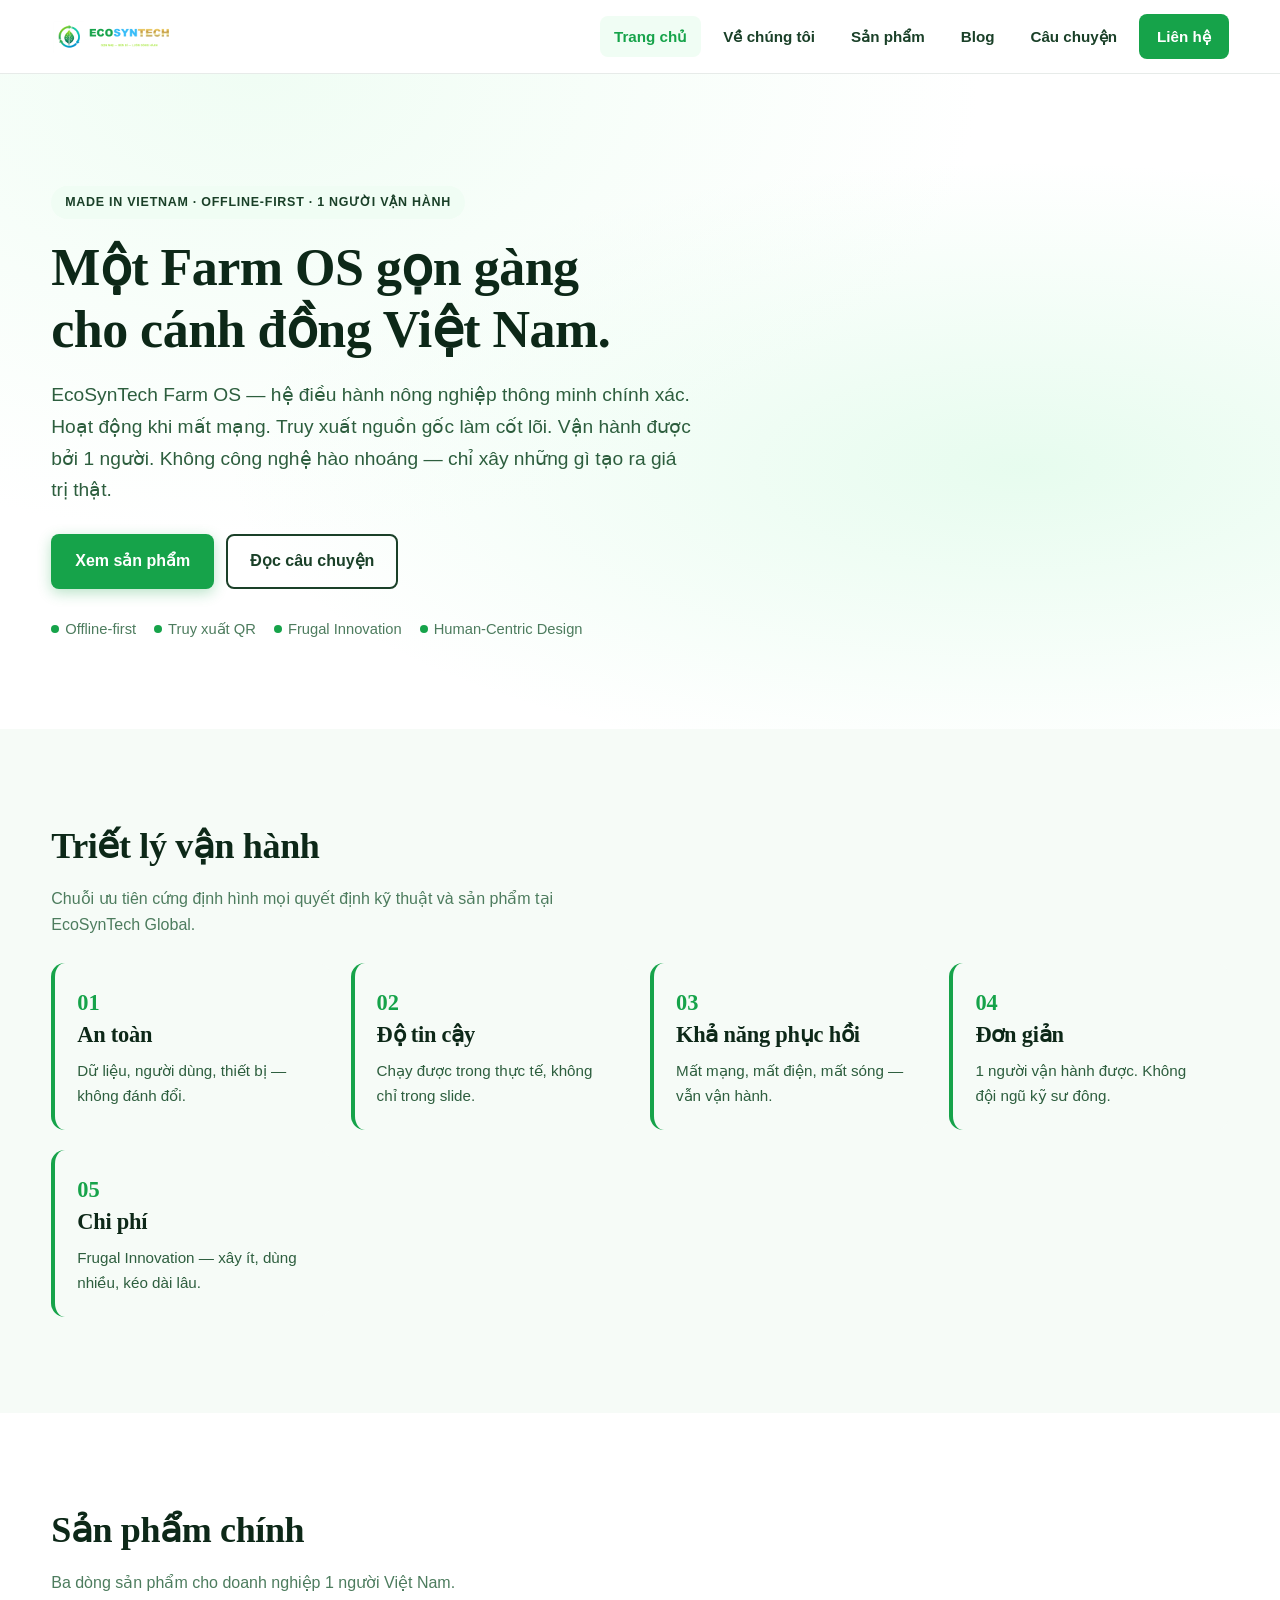
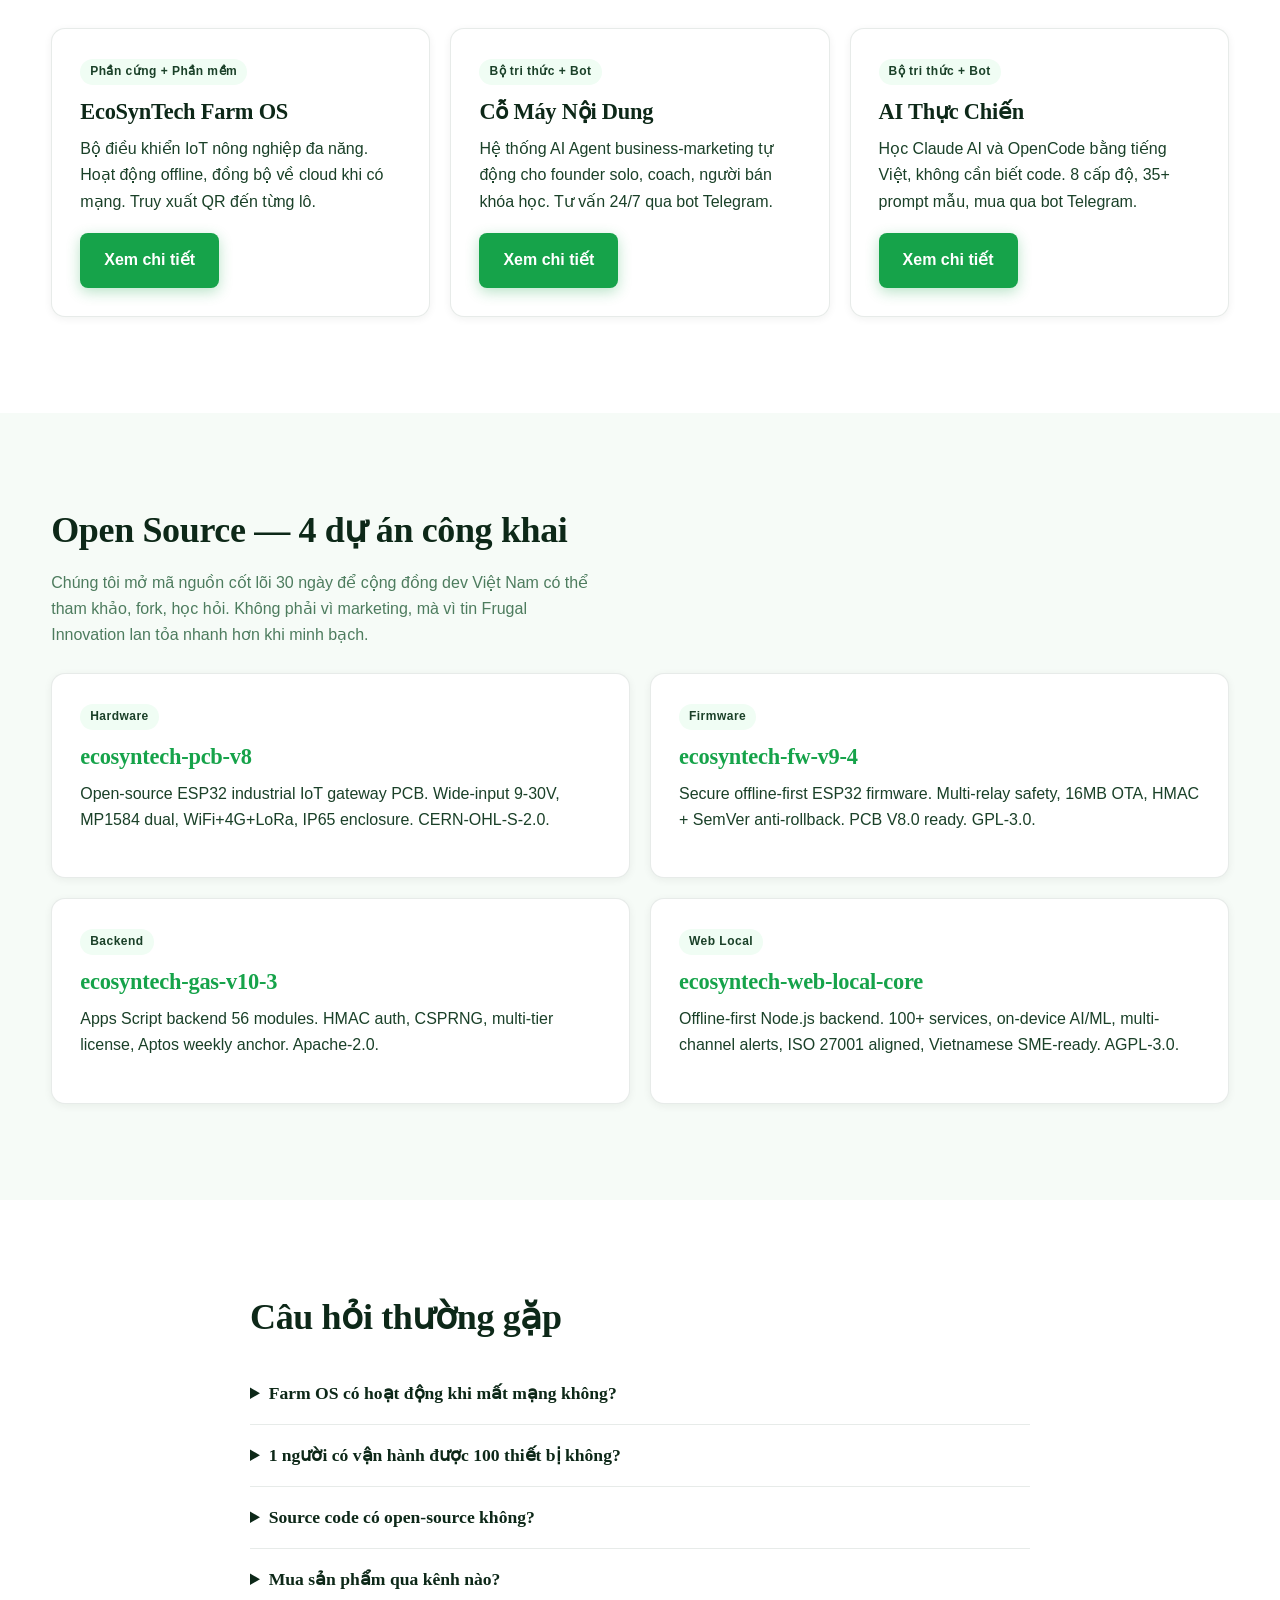
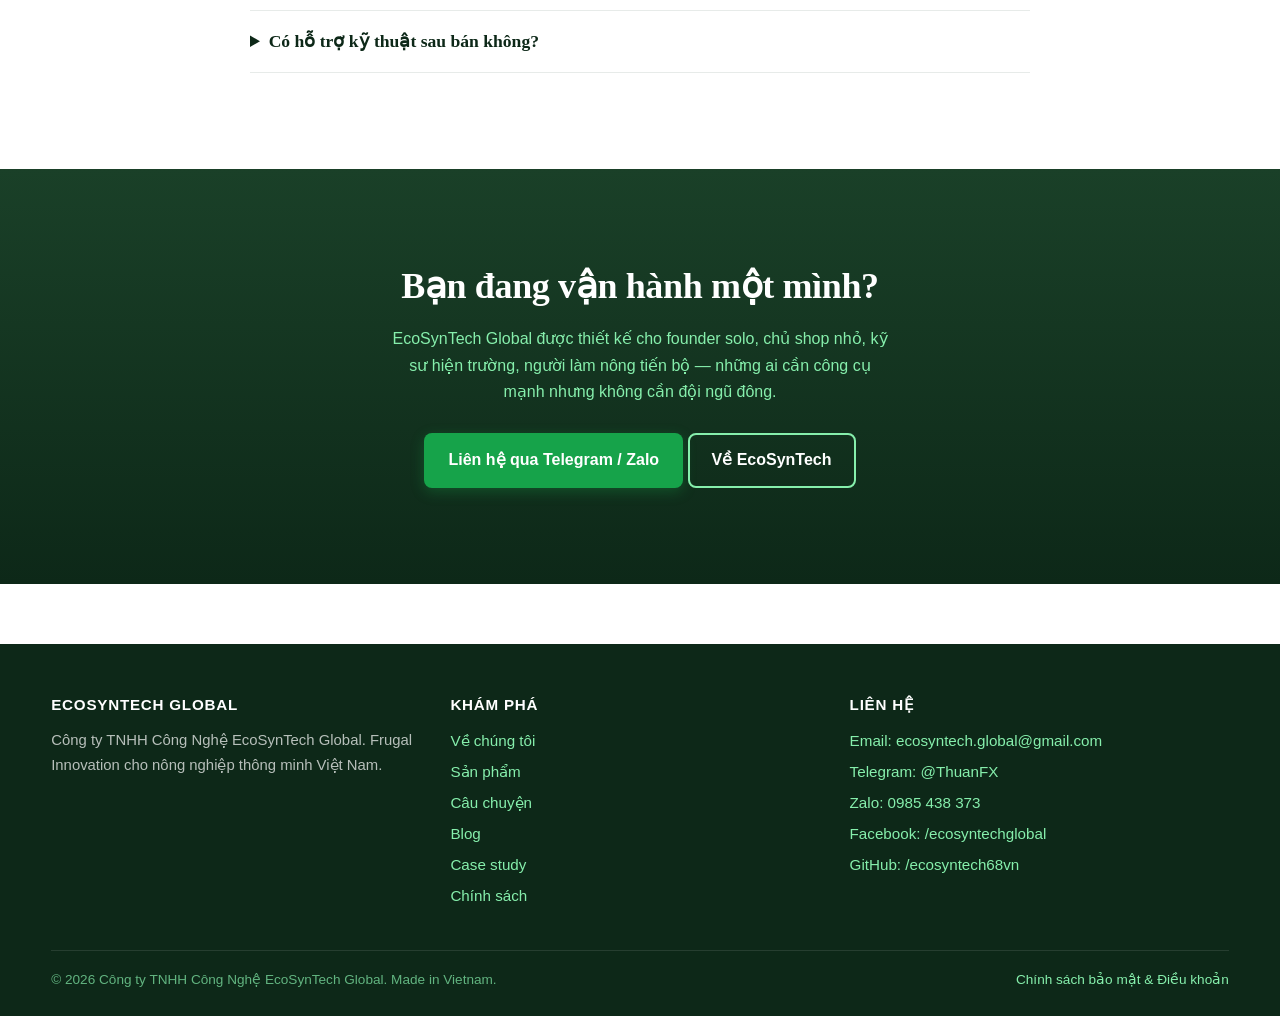
==== commit ac35a3f8: "Upgrade 2026-06-07: PWA + CSP + FAQ + OpenSource section + service worker + LLM-friendly" ====
--- a/index.html
+++ b/index.html
@@ -38,6 +38,13 @@
 <link rel="preload" as="image" href="/assets/logo/logo-horizontal-color.png" fetchpriority="high" />
 <link href="https://fonts.googleapis.com/css2?family=Fraunces:opsz,wght@9..144,400;9..144,600;9..144,700&family=Manrope:wght@400;500;600;700;800&display=swap" rel="stylesheet" />
 <link rel="stylesheet" href="/styles.css" />
+<link rel="manifest" href="/manifest.webmanifest" />
+<meta name="application-name" content="EcoSynTech" />
+<meta name="apple-mobile-web-app-capable" content="yes" />
+<meta name="apple-mobile-web-app-title" content="EcoSynTech" />
+<meta name="mobile-web-app-capable" content="yes" />
+<meta name="referrer" content="strict-origin-when-cross-origin" />
+<meta http-equiv="Content-Security-Policy" content="default-src 'self'; img-src 'self' data: https:; style-src 'self' 'unsafe-inline' https://fonts.googleapis.com; font-src 'self' https://fonts.gstatic.com; script-src 'self' 'unsafe-inline'; connect-src 'self' https:; frame-ancestors 'none'; base-uri 'self'; form-action 'self' https:; upgrade-insecure-requests" />
 
 <script type="application/ld+json">
 {
@@ -124,6 +131,37 @@
       "url": "https://ecosyntechglobal.com/products.html#ai-thuc-chien"
     },
     {
+      "@type": "FAQPage",
+      "@id": "https://ecosyntechglobal.com/#faq",
+      "mainEntity": [
+        {
+          "@type": "Question",
+          "name": "EcoSynTech Farm OS hoạt động được khi mất mạng không?",
+          "acceptedAnswer": { "@type": "Answer", "text": "Có. Đây là hệ điều hành offline-first. Khi mất mạng, thiết bị tiếp tục thu thập telemetry, điều khiển relay, lưu audit log local. Khi có mạng lại, tự sync về cloud không mất dữ liệu." }
+        },
+        {
+          "@type": "Question",
+          "name": "1 người có vận hành được Farm OS cho 100 thiết bị không?",
+          "acceptedAnswer": { "@type": "Answer", "text": "Có. Hệ thống được thiết kế cho founder solo và đội nhỏ. Tự diagnose, tự healing, alert qua Telegram, web admin tập trung. Theo benchmark pilot: 1 người quản lý ổn định 100-150 thiết bị." }
+        },
+        {
+          "@type": "Question",
+          "name": "Source code có open-source không?",
+          "acceptedAnswer": { "@type": "Answer", "text": "Có. 4 repo công khai 30 ngày trên GitHub: ecosyntech-pcb-v8 (CERN-OHL), ecosyntech-fw-v9-4 (GPL-3.0), ecosyntech-gas-v10-3 (Apache-2.0), ecosyntech-web-local-core (AGPL-3.0). Xem github.com/ecosyntech68vn." }
+        },
+        {
+          "@type": "Question",
+          "name": "Mua sản phẩm qua kênh nào?",
+          "acceptedAnswer": { "@type": "Answer", "text": "Liên hệ qua Telegram @ThuanFX, Zalo 0985 438 373, hoặc email ecosyntech.global@gmail.com. Báo giá theo cấu hình thực tế và quy mô trang trại." }
+        },
+        {
+          "@type": "Question",
+          "name": "Có hỗ trợ kỹ thuật sau bán không?",
+          "acceptedAnswer": { "@type": "Answer", "text": "Có. Hỗ trợ qua Telegram + Zalo trong giờ hành chính. OTA firmware từ xa khi cần. Thay thế phần cứng theo bảo hành 12 tháng." }
+        }
+      ]
+    },
+    {
       "@type": "BreadcrumbList",
       "itemListElement": [
         { "@type": "ListItem", "position": 1, "name": "Trang chủ", "item": "https://ecosyntechglobal.com/" }
@@ -195,7 +233,7 @@
   <div class="wrap">
     <h2 id="products-title">Sản phẩm chính</h2>
     <p class="muted">Ba dòng sản phẩm cho doanh nghiệp 1 người Việt Nam.</p>
-    <div class="grid grid-3 mt-lg">
+    <div class="grid grid-3" style="margin-top:32px;">
 
       <article class="card">
         <span class="tag">Phần cứng + Phần mềm</span>
@@ -222,8 +260,65 @@
   </div>
 </section>
 
+<section class="section section-alt" aria-labelledby="opensource-title">
+  <div class="wrap">
+    <h2 id="opensource-title">Open Source — 4 dự án công khai</h2>
+    <p class="muted" style="max-width:62ch;">Chúng tôi mở mã nguồn cốt lõi 30 ngày để cộng đồng dev Việt Nam có thể tham khảo, fork, học hỏi. Không phải vì marketing, mà vì tin Frugal Innovation lan tỏa nhanh hơn khi minh bạch.</p>
+    <div class="grid grid-2" style="margin-top:24px;">
+      <article class="card">
+        <span class="tag">Hardware</span>
+        <h3><a href="https://github.com/ecosyntech68vn/ecosyntech-pcb-v8" rel="noopener">ecosyntech-pcb-v8</a></h3>
+        <p>Open-source ESP32 industrial IoT gateway PCB. Wide-input 9-30V, MP1584 dual, WiFi+4G+LoRa, IP65 enclosure. CERN-OHL-S-2.0.</p>
+      </article>
+      <article class="card">
+        <span class="tag">Firmware</span>
+        <h3><a href="https://github.com/ecosyntech68vn/ecosyntech-fw-v9-4" rel="noopener">ecosyntech-fw-v9-4</a></h3>
+        <p>Secure offline-first ESP32 firmware. Multi-relay safety, 16MB OTA, HMAC + SemVer anti-rollback. PCB V8.0 ready. GPL-3.0.</p>
+      </article>
+      <article class="card">
+        <span class="tag">Backend</span>
+        <h3><a href="https://github.com/ecosyntech68vn/ecosyntech-gas-v10-3" rel="noopener">ecosyntech-gas-v10-3</a></h3>
+        <p>Apps Script backend 56 modules. HMAC auth, CSPRNG, multi-tier license, Aptos weekly anchor. Apache-2.0.</p>
+      </article>
+      <article class="card">
+        <span class="tag">Web Local</span>
+        <h3><a href="https://github.com/ecosyntech68vn/ecosyntech-web-local-core" rel="noopener">ecosyntech-web-local-core</a></h3>
+        <p>Offline-first Node.js backend. 100+ services, on-device AI/ML, multi-channel alerts, ISO 27001 aligned, Vietnamese SME-ready. AGPL-3.0.</p>
+      </article>
+    </div>
+  </div>
+</section>
+
+<section class="section" aria-labelledby="faq-title">
+  <div class="wrap" style="max-width:780px;">
+    <h2 id="faq-title">Câu hỏi thường gặp</h2>
+    <div style="margin-top:24px;">
+      <details style="padding:16px 0;border-bottom:1px solid var(--border);">
+        <summary style="cursor:pointer;font-weight:700;color:var(--ink-900);font-family:var(--font-serif);font-size:1.1rem;">Farm OS có hoạt động khi mất mạng không?</summary>
+        <p style="margin-top:10px;color:var(--ink-700);">Có. Đây là hệ điều hành <strong>offline-first</strong>. Khi mất mạng, thiết bị tiếp tục thu telemetry, điều khiển relay, lưu audit log local 16MB. Khi có mạng lại, tự sync về cloud — không mất dữ liệu.</p>
+      </details>
+      <details style="padding:16px 0;border-bottom:1px solid var(--border);">
+        <summary style="cursor:pointer;font-weight:700;color:var(--ink-900);font-family:var(--font-serif);font-size:1.1rem;">1 người có vận hành được 100 thiết bị không?</summary>
+        <p style="margin-top:10px;color:var(--ink-700);">Có. Hệ thống thiết kế cho founder solo + đội nhỏ. Tự diagnose + self-heal + alert Telegram + web admin tập trung. Pilot ghi nhận: 1 người quản lý ổn 100-150 thiết bị.</p>
+      </details>
+      <details style="padding:16px 0;border-bottom:1px solid var(--border);">
+        <summary style="cursor:pointer;font-weight:700;color:var(--ink-900);font-family:var(--font-serif);font-size:1.1rem;">Source code có open-source không?</summary>
+        <p style="margin-top:10px;color:var(--ink-700);">Có. 4 repo công khai trên <a href="https://github.com/ecosyntech68vn">GitHub ecosyntech68vn</a>: PCB V8 (CERN-OHL), FW V9.4 (GPL-3.0), GAS V10.3 (Apache-2.0), Web Local Core (AGPL-3.0).</p>
+      </details>
+      <details style="padding:16px 0;border-bottom:1px solid var(--border);">
+        <summary style="cursor:pointer;font-weight:700;color:var(--ink-900);font-family:var(--font-serif);font-size:1.1rem;">Mua sản phẩm qua kênh nào?</summary>
+        <p style="margin-top:10px;color:var(--ink-700);">Liên hệ qua <a href="https://t.me/ThuanFX">Telegram @ThuanFX</a>, <a href="https://zalo.me/0985438373">Zalo 0985 438 373</a>, hoặc email <a href="mailto:ecosyntech.global@gmail.com">ecosyntech.global@gmail.com</a>. Báo giá theo cấu hình và quy mô trang trại.</p>
+      </details>
+      <details style="padding:16px 0;border-bottom:1px solid var(--border);">
+        <summary style="cursor:pointer;font-weight:700;color:var(--ink-900);font-family:var(--font-serif);font-size:1.1rem;">Có hỗ trợ kỹ thuật sau bán không?</summary>
+        <p style="margin-top:10px;color:var(--ink-700);">Có. Hỗ trợ qua Telegram + Zalo trong giờ hành chính. OTA firmware từ xa khi cần. Bảo hành phần cứng 12 tháng.</p>
+      </details>
+    </div>
+  </div>
+</section>
+
 <section class="section section-dark" aria-labelledby="cta-title">
-  <div class="wrap center">
+  <div class="wrap" style="text-align:center;">
     <h2 id="cta-title" style="color:#fff;">Bạn đang vận hành một mình?</h2>
     <p style="color: var(--eco-soft); max-width: 56ch; margin: 12px auto 28px;">
       EcoSynTech Global được thiết kế cho founder solo, chủ shop nhỏ, kỹ sư hiện trường,
@@ -274,5 +369,13 @@
   </div>
 </footer>
 
+<script>
+if ('serviceWorker' in navigator) {
+  window.addEventListener('load', function() {
+    navigator.serviceWorker.register('/sw.js').catch(function(){});
+  });
+}
+</script>
+
 </body>
 </html>
--- a/styles.css
+++ b/styles.css
@@ -178,44 +178,4 @@
 
 /* Blog */
 .post-list { display: grid; gap: var(--gap); }
-.post-card { display: block; padding: 24px; background: #fff; border: 1px solid var(--border);
-  border-radius: var(--radius); transition: all .2s; text-decoration: none; color: inherit; }
-.post-card:hover { border-color: var(--eco-primary); transform: translateY(-2px);
-  box-shadow: var(--shadow-md); text-decoration: none; color: inherit; }
-.post-card .meta { font-size: 0.85rem; color: var(--ink-600); margin-bottom: 8px; }
-.post-card h3 { color: var(--ink-900); margin-bottom: 8px; }
-.post-card p { color: var(--ink-700); margin-bottom: 0; }
-.post-tags { display: inline-flex; gap: 6px; flex-wrap: wrap; margin-top: 12px; }
-.post-tags span { font-size: 0.7rem; padding: 3px 8px; border-radius: 999px;
-  background: var(--eco-tint); color: var(--eco-dark); font-weight: 600; }
-article.post { max-width: 760px; margin: 0 auto; }
-article.post h2 { margin-top: 1.6em; }
-article.post p, article.post li { font-size: 1.05rem; line-height: 1.75; }
-article.post ul, article.post ol { padding-left: 24px; margin-bottom: 1em; }
-
-.utility-strip { background: var(--eco-tint); padding: 18px 0; font-size: 0.92rem; color: var(--eco-dark); }
-.utility-strip strong { color: var(--ink-900); }
-
-.center { text-align: center; }
-.mt-0 { margin-top: 0; } .mb-0 { margin-bottom: 0; }
-.mt-lg { margin-top: var(--gap-lg); }
-hr.soft { border: 0; border-top: 1px dashed var(--border); margin: 36px 0; }
-
-@media (max-width: 720px) {
-  nav.main a { padding: 6px 10px; font-size: 0.9rem; }
-  nav.main a.cta { padding: 8px 14px; }
-  .brand small { display: none; }
-  .hero { padding-top: 48px; padding-bottom: 48px; }
-  footer.site .bottom { flex-direction: column; }
-}
-
-@media (prefers-reduced-motion: reduce) {
-  *, *::before, *::after { transition: none !important; animation: none !important; }
-  html { scroll-behavior: auto; }
-}
-
-@media print {
-  .topbar, footer.site, .cta-row, nav.main { display: none; }
-  a { color: #000; text-decoration: underline; }
-  body { font-size: 12pt; line-height: 1.4; }
-}
+.post-card { display: block; padd
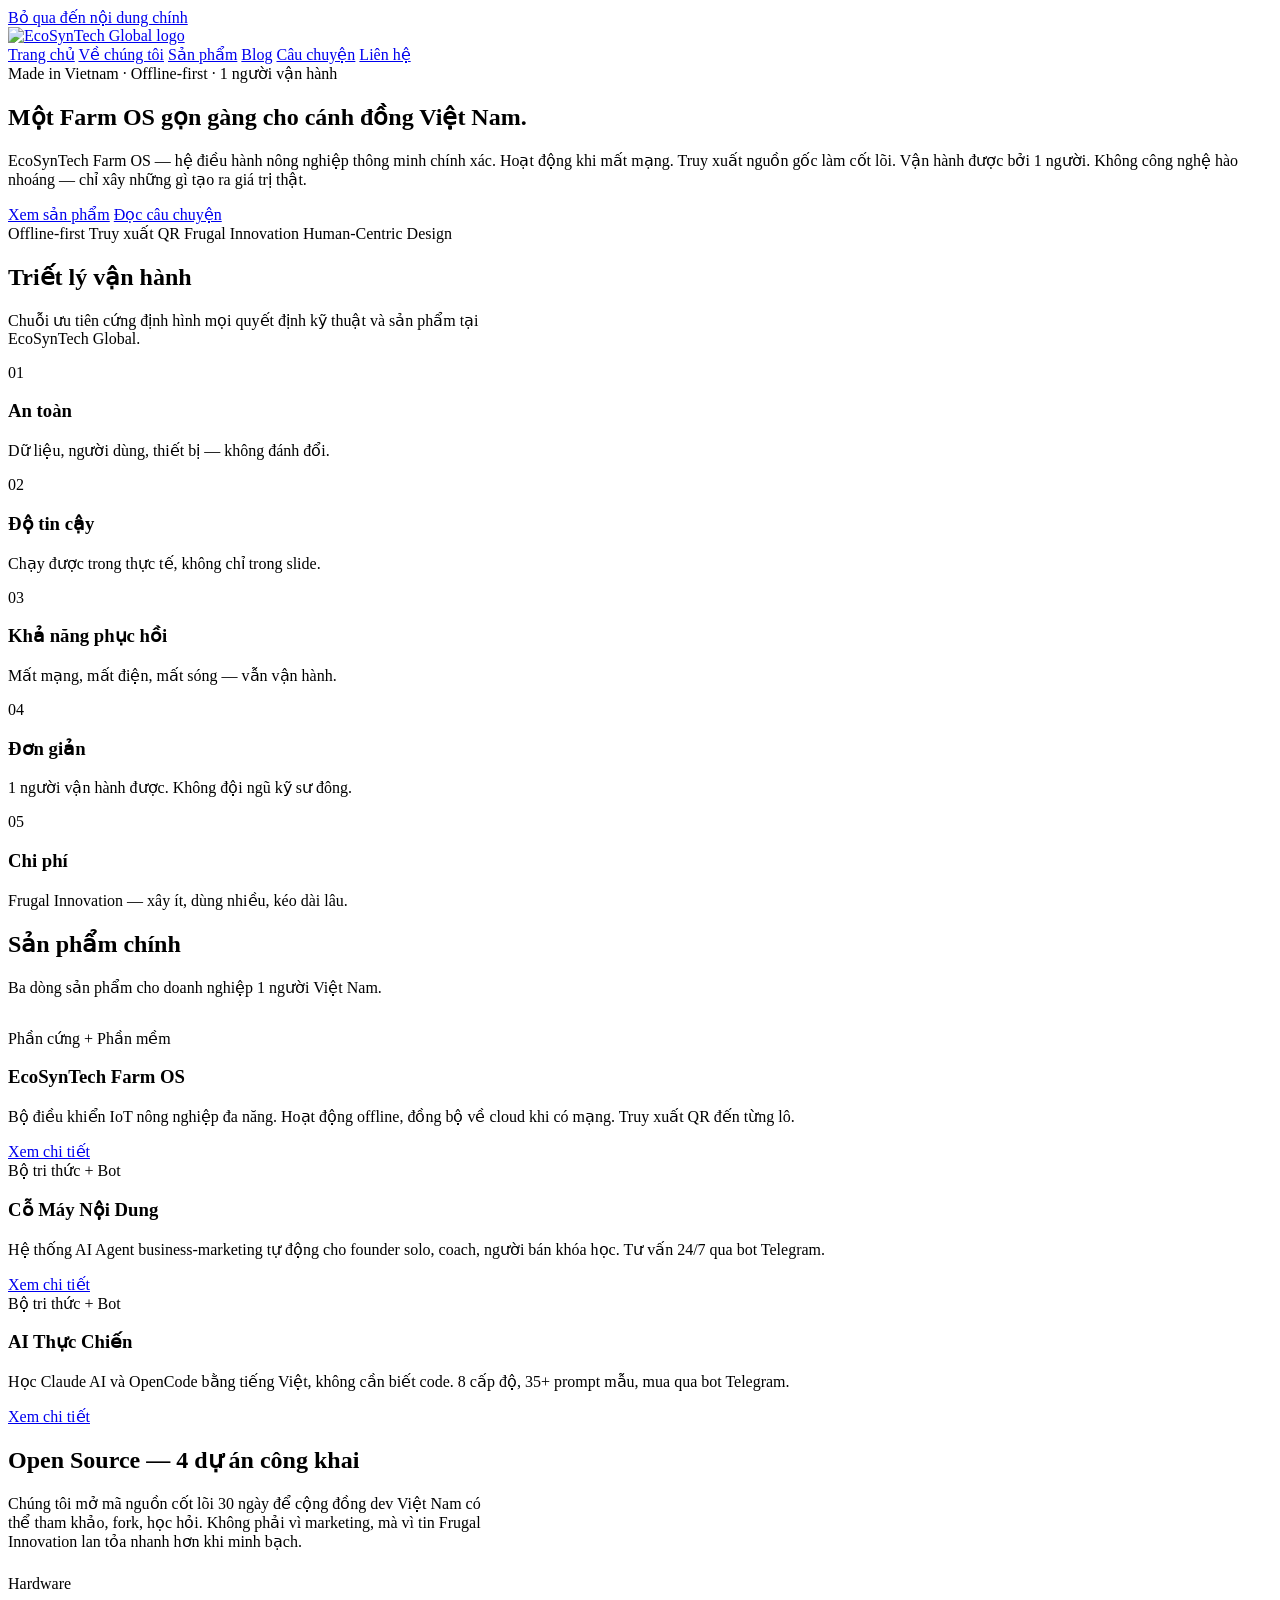
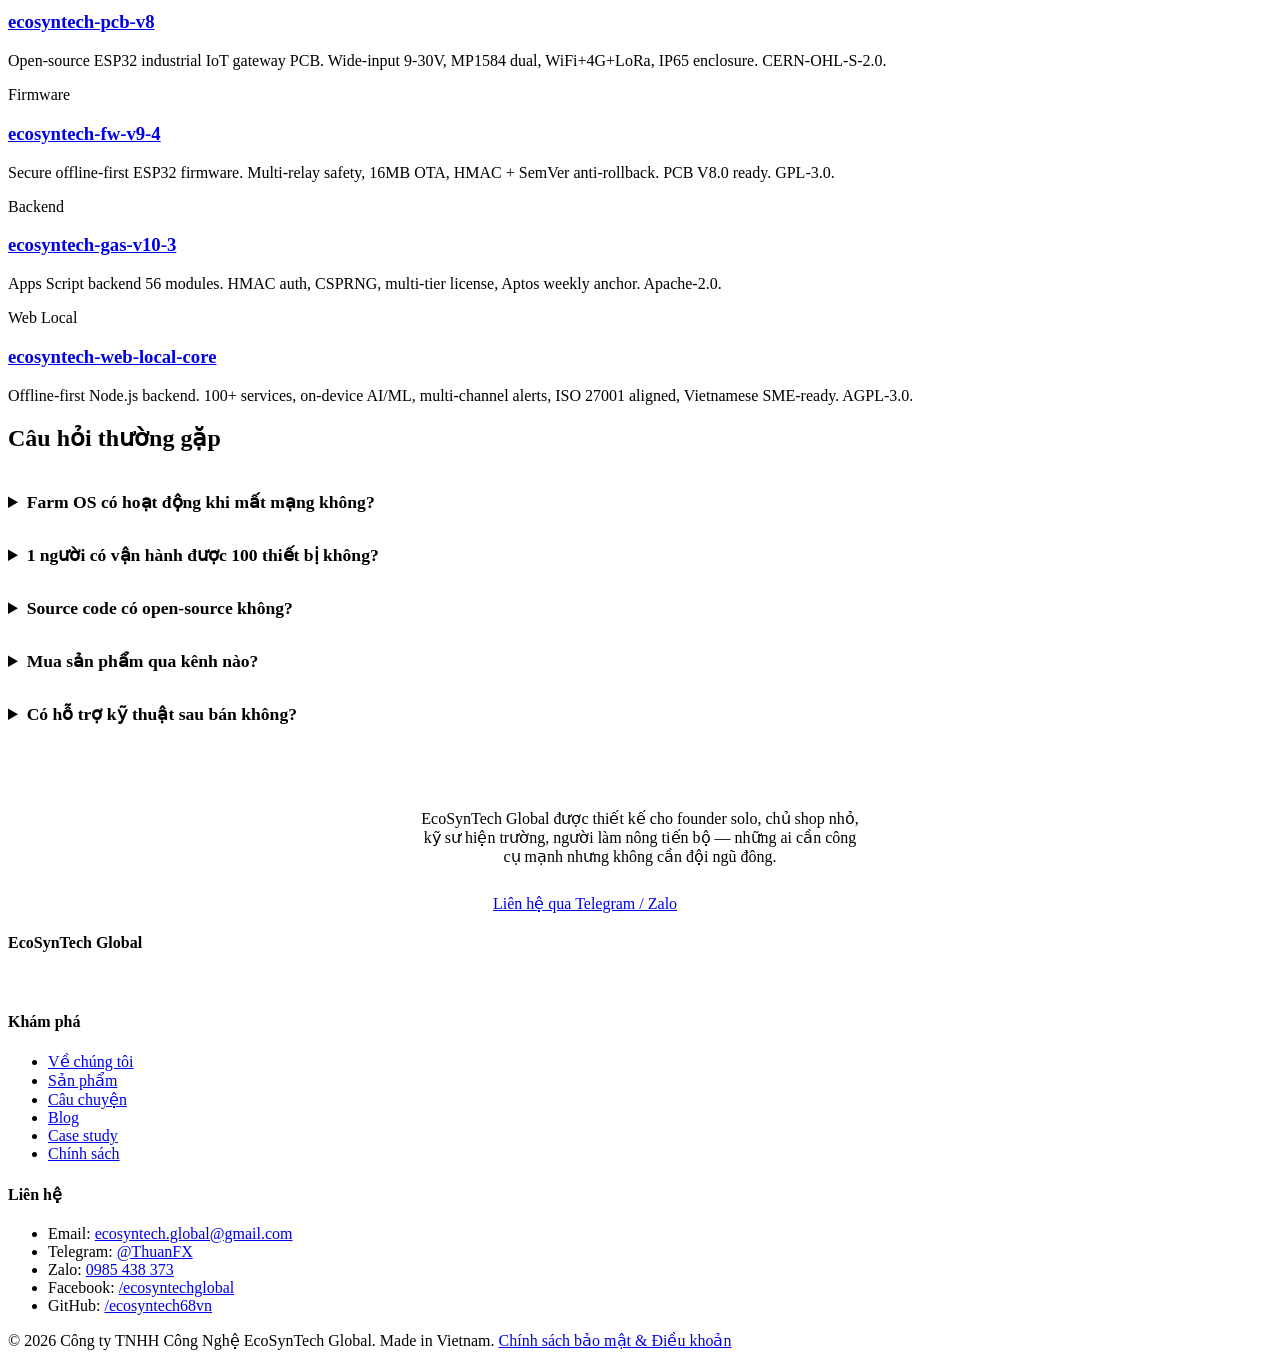
==== commit 208afaca: "Upgrade 2026-06-07: PWA + CSP + FAQ + OpenSource section + service worker + LLM-friendly" ====
--- a/index.html
+++ b/index.html
@@ -1,4 +1,4 @@
-<!doctype html>
+﻿<!doctype html>
 <html lang="vi">
 <head>
 <meta charset="utf-8" />
@@ -11,9 +11,9 @@
 <meta name="robots" content="index, follow, max-image-preview:large, max-snippet:-1" />
 <meta name="googlebot" content="index, follow" />
 <link rel="canonical" href="https://ecosyntechglobal.com/" />
-<link rel="icon" type="image/png" href="/assets/logo/favicon-512.png" />
-<link rel="apple-touch-icon" href="/assets/logo/app-icon-512.png" />
-<link rel="alternate" type="application/rss+xml" title="EcoSynTech Blog" href="/blog/" />
+<link rel="icon" type="image/png" href="/ecosyntech-website/assets/logo/favicon-512.png" />
+<link rel="apple-touch-icon" href="/ecosyntech-website/assets/logo/app-icon-512.png" />
+<link rel="alternate" type="application/rss+xml" title="EcoSynTech Blog" href="/ecosyntech-website/blog/" />
 
 <meta property="og:type" content="website" />
 <meta property="og:site_name" content="EcoSynTech Global" />
@@ -35,10 +35,10 @@
 
 <link rel="preconnect" href="https://fonts.googleapis.com" />
 <link rel="preconnect" href="https://fonts.gstatic.com" crossorigin />
-<link rel="preload" as="image" href="/assets/logo/logo-horizontal-color.png" fetchpriority="high" />
+<link rel="preload" as="image" href="/ecosyntech-website/assets/logo/logo-horizontal-color.png" fetchpriority="high" />
 <link href="https://fonts.googleapis.com/css2?family=Fraunces:opsz,wght@9..144,400;9..144,600;9..144,700&family=Manrope:wght@400;500;600;700;800&display=swap" rel="stylesheet" />
-<link rel="stylesheet" href="/styles.css" />
-<link rel="manifest" href="/manifest.webmanifest" />
+<link rel="stylesheet" href="/ecosyntech-website/styles.css" />
+<link rel="manifest" href="/ecosyntech-website/manifest.webmanifest" />
 <meta name="application-name" content="EcoSynTech" />
 <meta name="apple-mobile-web-app-capable" content="yes" />
 <meta name="apple-mobile-web-app-title" content="EcoSynTech" />
@@ -177,16 +177,16 @@
 
 <header class="topbar" role="banner">
   <div class="wrap">
-    <a class="brand" href="/" aria-label="EcoSynTech Global - Trang chủ">
-      <img src="/assets/logo/logo-horizontal-color.png" alt="EcoSynTech Global logo" width="160" height="38" />
+    <a class="brand" href="/ecosyntech-website/" aria-label="EcoSynTech Global - Trang chủ">
+      <img src="/ecosyntech-website/assets/logo/logo-horizontal-color.png" alt="EcoSynTech Global logo" width="160" height="38" />
     </a>
     <nav class="main" role="navigation" aria-label="Điều hướng chính">
-      <a href="/" aria-current="page">Trang chủ</a>
-      <a href="/about.html">Về chúng tôi</a>
-      <a href="/products.html">Sản phẩm</a>
-      <a href="/blog/">Blog</a>
-      <a href="/story.html">Câu chuyện</a>
-      <a href="/contact.html" class="cta">Liên hệ</a>
+      <a href="/ecosyntech-website/" aria-current="page">Trang chủ</a>
+      <a href="/ecosyntech-website/about.html">Về chúng tôi</a>
+      <a href="/ecosyntech-website/products.html">Sản phẩm</a>
+      <a href="/ecosyntech-website/blog/">Blog</a>
+      <a href="/ecosyntech-website/story.html">Câu chuyện</a>
+      <a href="/ecosyntech-website/contact.html" class="cta">Liên hệ</a>
     </nav>
   </div>
 </header>
@@ -203,8 +203,8 @@
       Không công nghệ hào nhoáng — chỉ xây những gì tạo ra giá trị thật.
     </p>
     <div class="cta-row">
-      <a class="btn btn-primary" href="/products.html">Xem sản phẩm</a>
-      <a class="btn btn-secondary" href="/story.html">Đọc câu chuyện</a>
+      <a class="btn btn-primary" href="/ecosyntech-website/products.html">Xem sản phẩm</a>
+      <a class="btn btn-secondary" href="/ecosyntech-website/story.html">Đọc câu chuyện</a>
     </div>
     <div class="trust-row" role="list">
       <span role="listitem"><span class="dot" aria-hidden="true"></span> Offline-first</span>
@@ -239,21 +239,21 @@
         <span class="tag">Phần cứng + Phần mềm</span>
         <h3>EcoSynTech Farm OS</h3>
         <p>Bộ điều khiển IoT nông nghiệp đa năng. Hoạt động offline, đồng bộ về cloud khi có mạng. Truy xuất QR đến từng lô.</p>
-        <div class="actions"><a class="btn btn-primary" href="/products.html#farm-os" aria-label="Xem chi tiết EcoSynTech Farm OS">Xem chi tiết</a></div>
+        <div class="actions"><a class="btn btn-primary" href="/ecosyntech-website/products.html#farm-os" aria-label="Xem chi tiết EcoSynTech Farm OS">Xem chi tiết</a></div>
       </article>
 
       <article class="card">
         <span class="tag">Bộ tri thức + Bot</span>
         <h3>Cỗ Máy Nội Dung</h3>
         <p>Hệ thống AI Agent business-marketing tự động cho founder solo, coach, người bán khóa học. Tư vấn 24/7 qua bot Telegram.</p>
-        <div class="actions"><a class="btn btn-primary" href="/products.html#co-may" aria-label="Xem chi tiết Cỗ Máy Nội Dung">Xem chi tiết</a></div>
+        <div class="actions"><a class="btn btn-primary" href="/ecosyntech-website/products.html#co-may" aria-label="Xem chi tiết Cỗ Máy Nội Dung">Xem chi tiết</a></div>
       </article>
 
       <article class="card">
         <span class="tag">Bộ tri thức + Bot</span>
         <h3>AI Thực Chiến</h3>
         <p>Học Claude AI và OpenCode bằng tiếng Việt, không cần biết code. 8 cấp độ, 35+ prompt mẫu, mua qua bot Telegram.</p>
-        <div class="actions"><a class="btn btn-primary" href="/products.html#ai-thuc-chien" aria-label="Xem chi tiết AI Thực Chiến">Xem chi tiết</a></div>
+        <div class="actions"><a class="btn btn-primary" href="/ecosyntech-website/products.html#ai-thuc-chien" aria-label="Xem chi tiết AI Thực Chiến">Xem chi tiết</a></div>
       </article>
 
     </div>
@@ -325,8 +325,8 @@
       người làm nông tiến bộ — những ai cần công cụ mạnh nhưng không cần đội ngũ đông.
     </p>
     <div class="cta-row" style="justify-content:center;">
-      <a class="btn btn-primary" href="/contact.html">Liên hệ qua Telegram / Zalo</a>
-      <a class="btn btn-secondary" style="color:#fff;border-color:var(--eco-soft);" href="/about.html">Về EcoSynTech</a>
+      <a class="btn btn-primary" href="/ecosyntech-website/contact.html">Liên hệ qua Telegram / Zalo</a>
+      <a class="btn btn-secondary" style="color:#fff;border-color:var(--eco-soft);" href="/ecosyntech-website/about.html">Về EcoSynTech</a>
     </div>
   </div>
 </section>
@@ -343,12 +343,12 @@
       <div class="col">
         <h4>Khám phá</h4>
         <ul>
-          <li><a href="/about.html">Về chúng tôi</a></li>
-          <li><a href="/products.html">Sản phẩm</a></li>
-          <li><a href="/story.html">Câu chuyện</a></li>
-          <li><a href="/blog/">Blog</a></li>
-          <li><a href="/case-study/">Case study</a></li>
-          <li><a href="/policies.html">Chính sách</a></li>
+          <li><a href="/ecosyntech-website/about.html">Về chúng tôi</a></li>
+          <li><a href="/ecosyntech-website/products.html">Sản phẩm</a></li>
+          <li><a href="/ecosyntech-website/story.html">Câu chuyện</a></li>
+          <li><a href="/ecosyntech-website/blog/">Blog</a></li>
+          <li><a href="/ecosyntech-website/case-study/">Case study</a></li>
+          <li><a href="/ecosyntech-website/policies.html">Chính sách</a></li>
         </ul>
       </div>
       <div class="col">
@@ -364,7 +364,7 @@
     </div>
     <div class="bottom">
       <span>© 2026 Công ty TNHH Công Nghệ EcoSynTech Global. Made in Vietnam.</span>
-      <span><a href="/policies.html">Chính sách bảo mật & Điều khoản</a></span>
+      <span><a href="/ecosyntech-website/policies.html">Chính sách bảo mật & Điều khoản</a></span>
     </div>
   </div>
 </footer>
